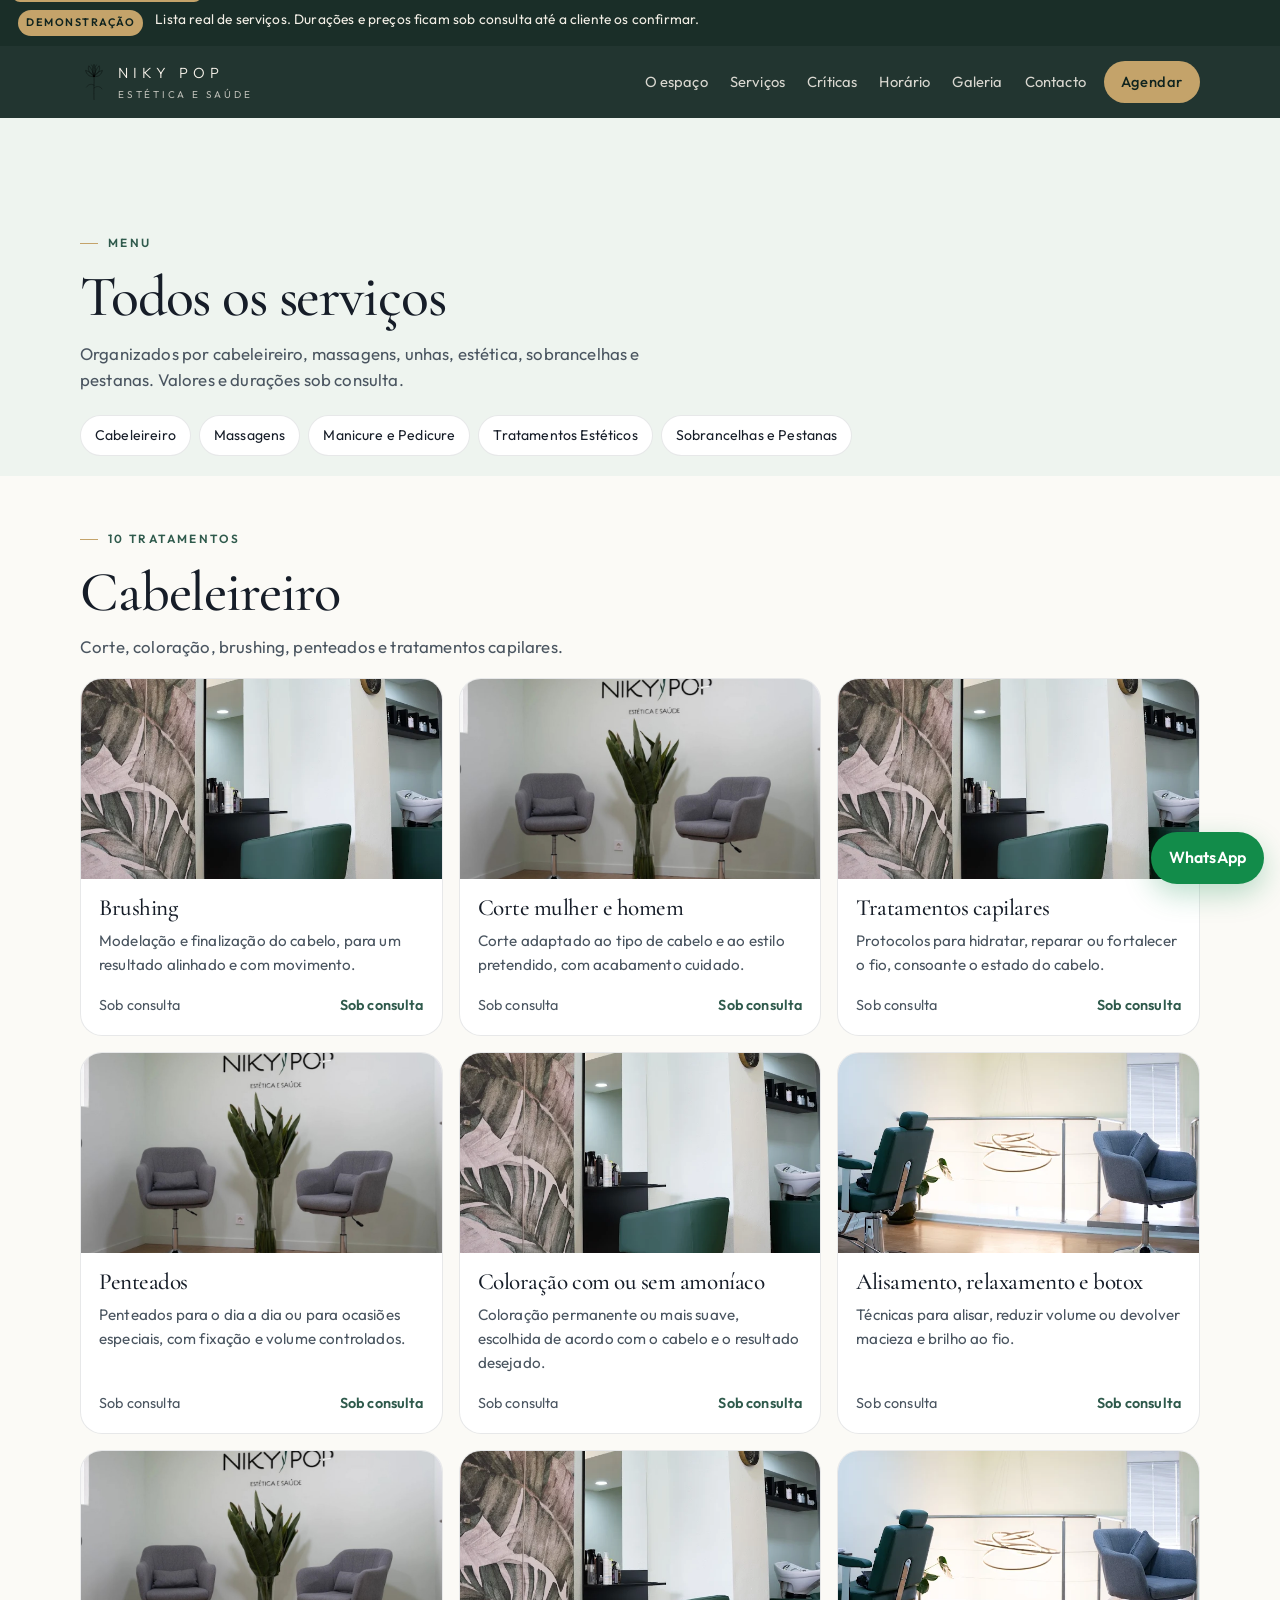
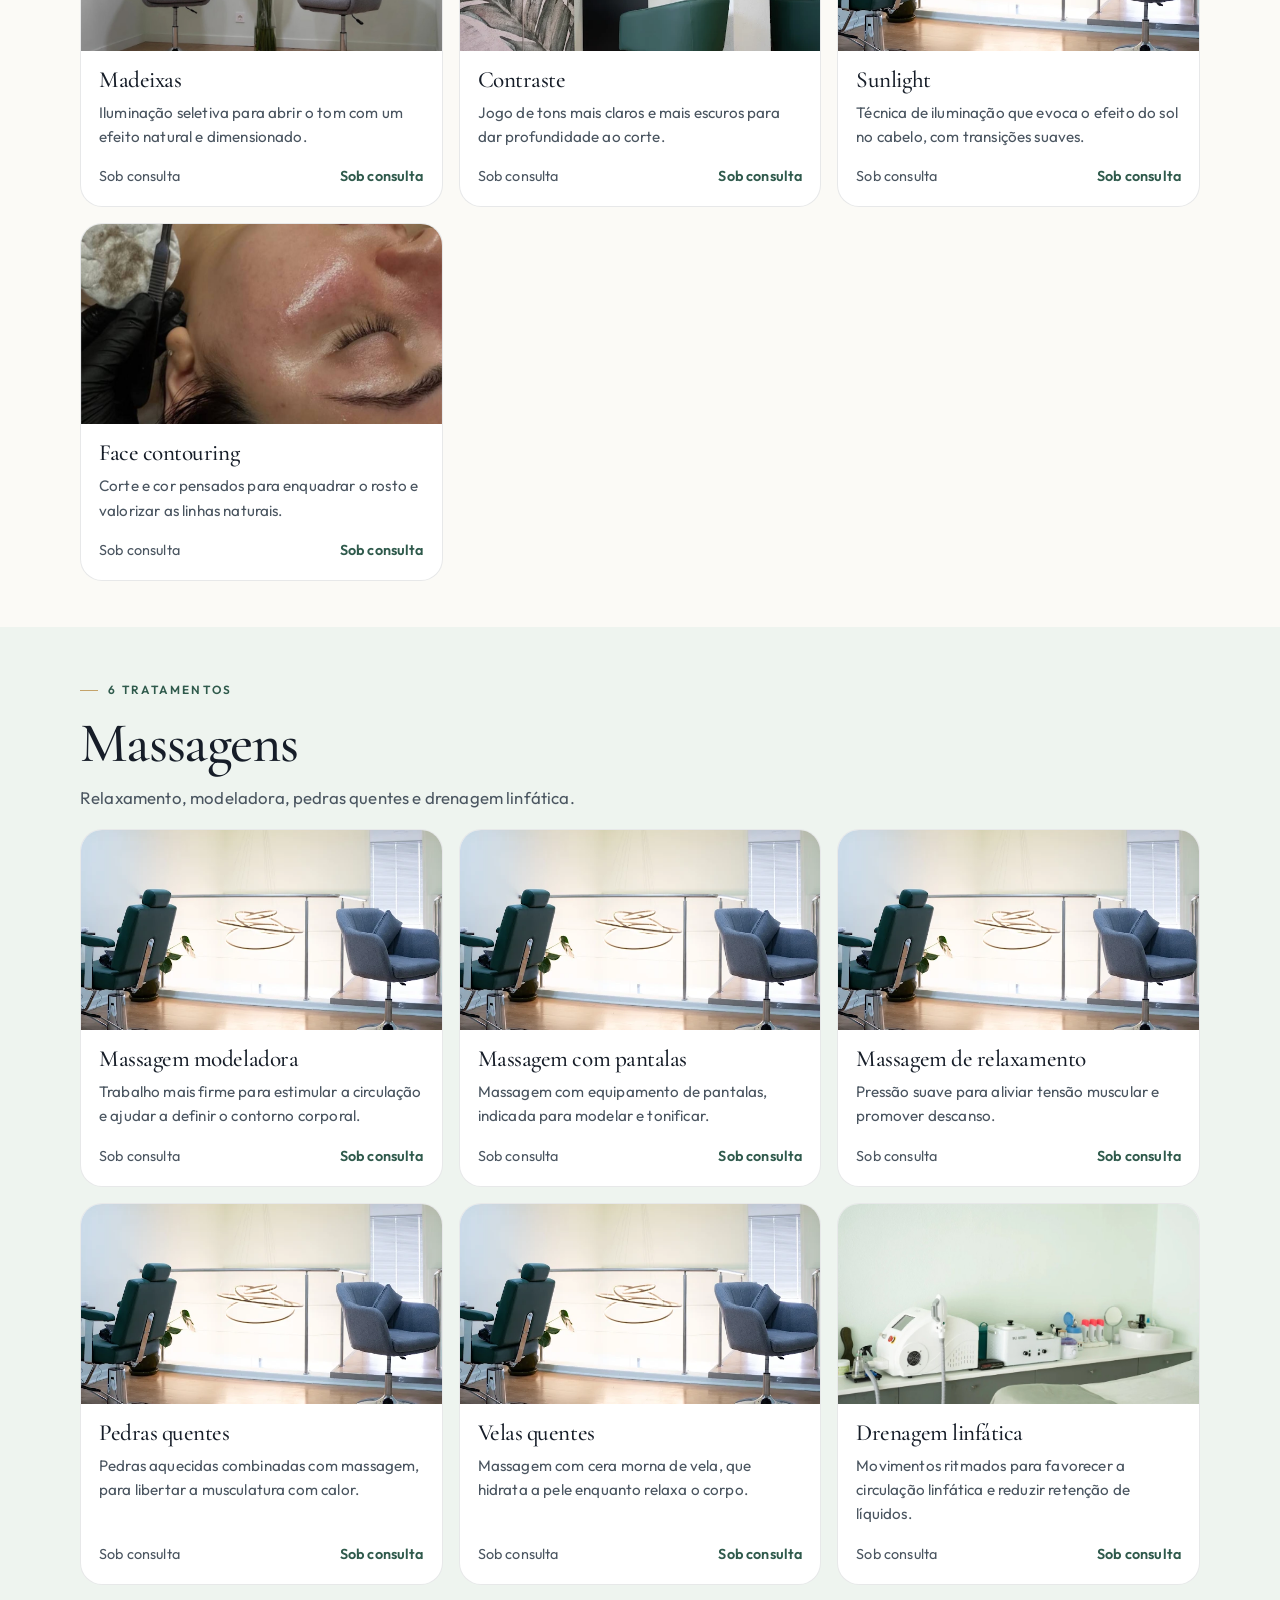
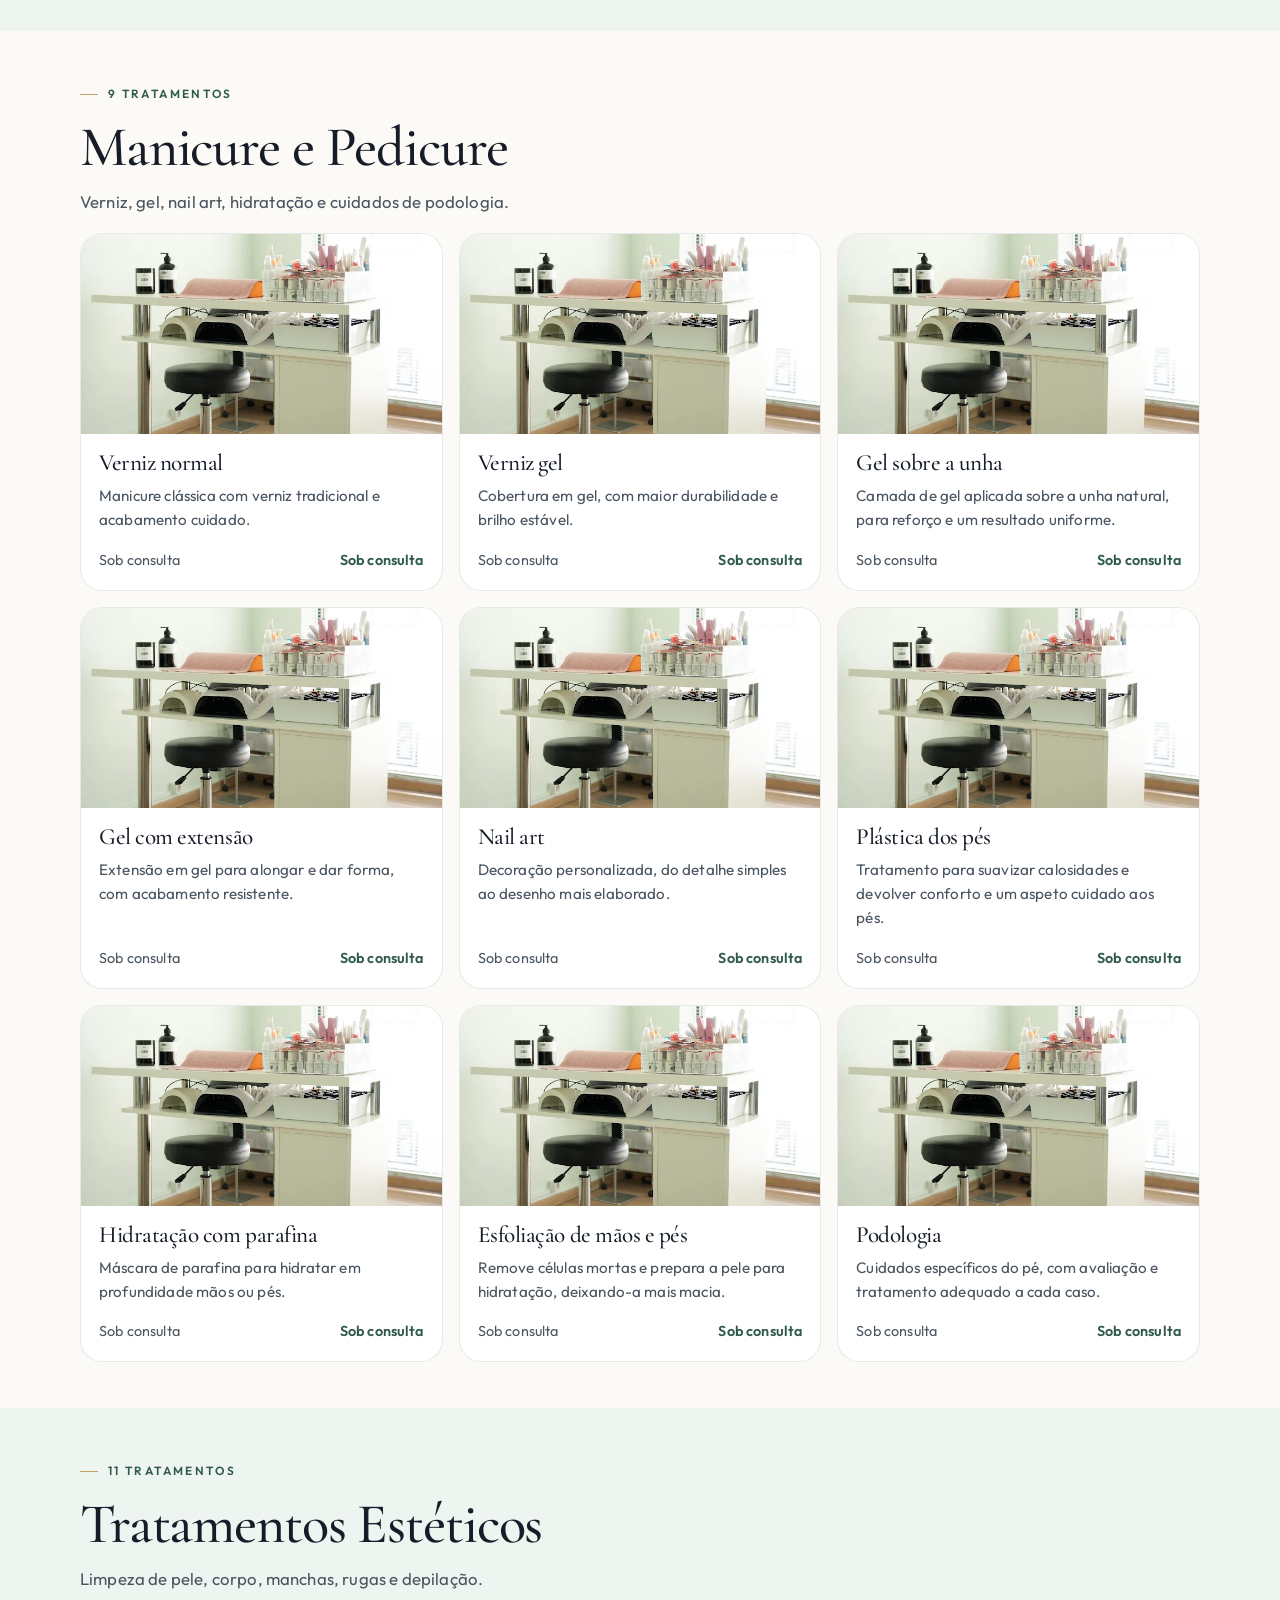
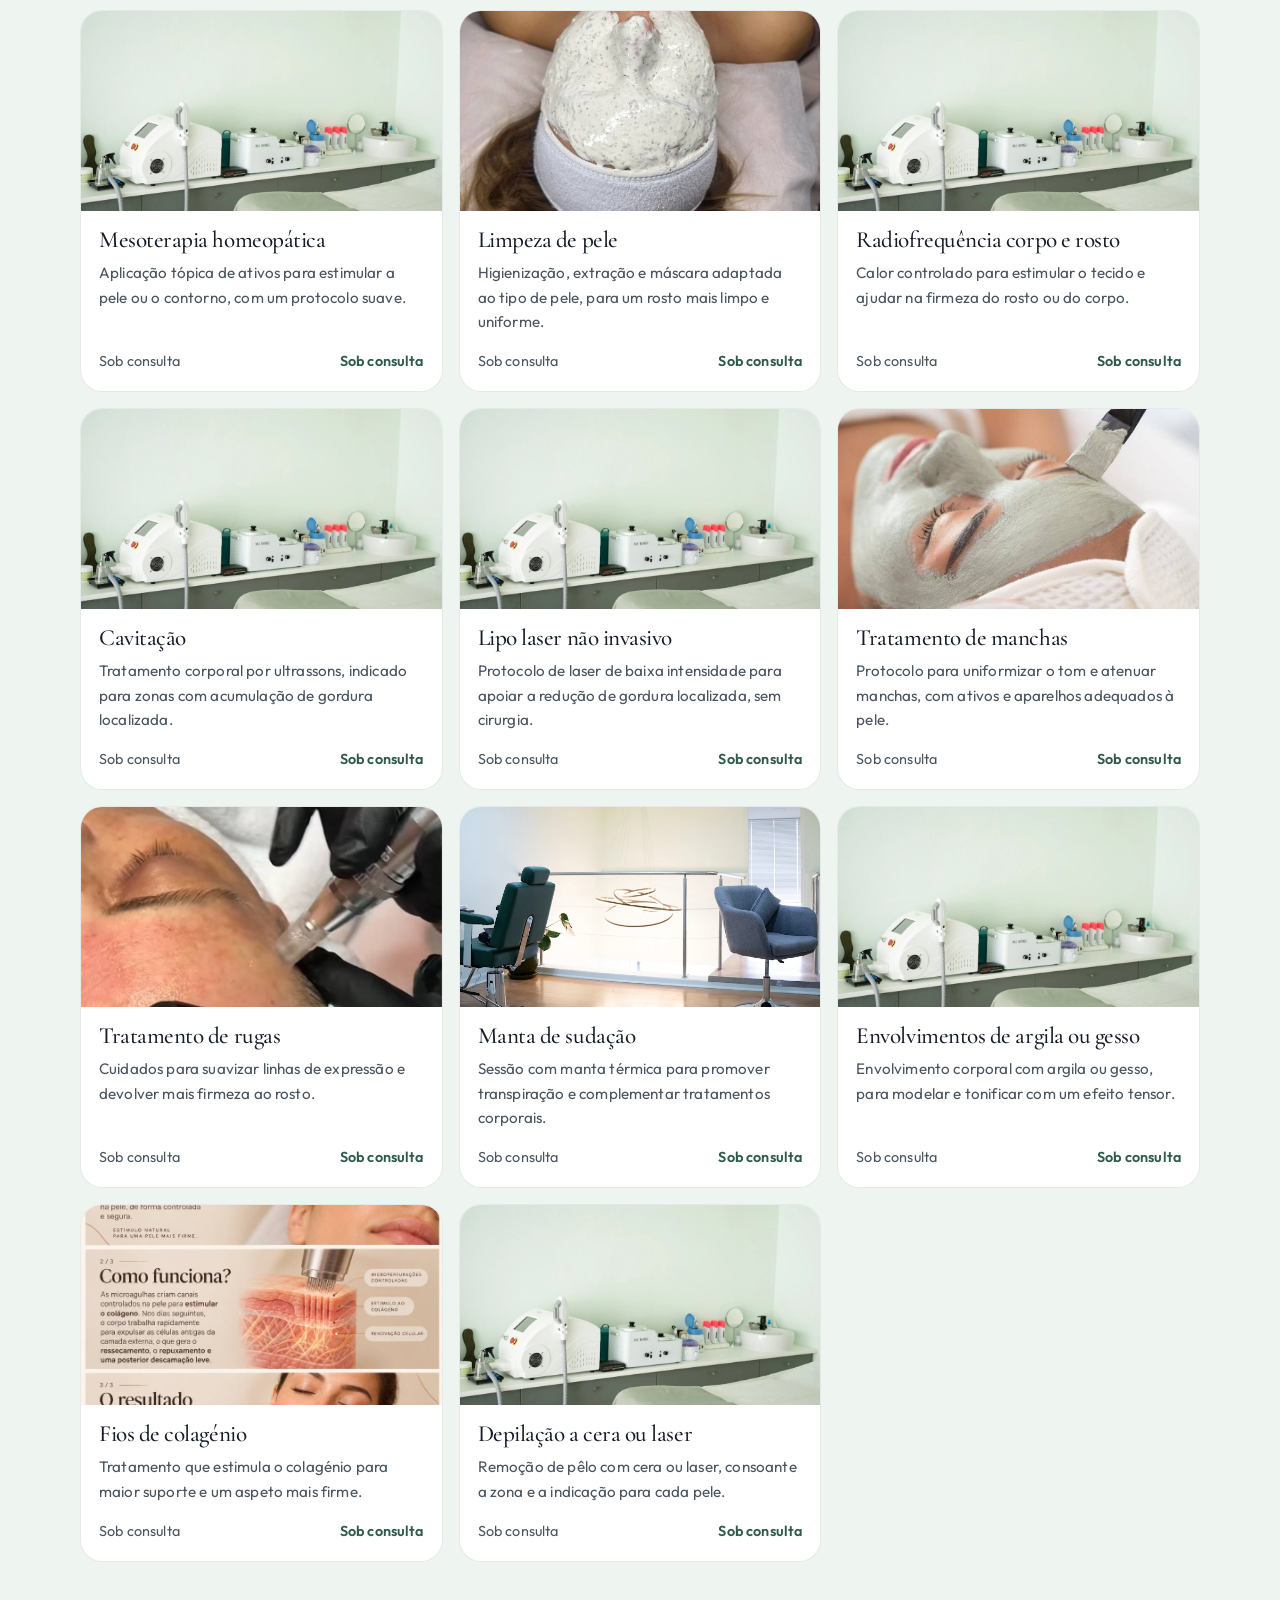
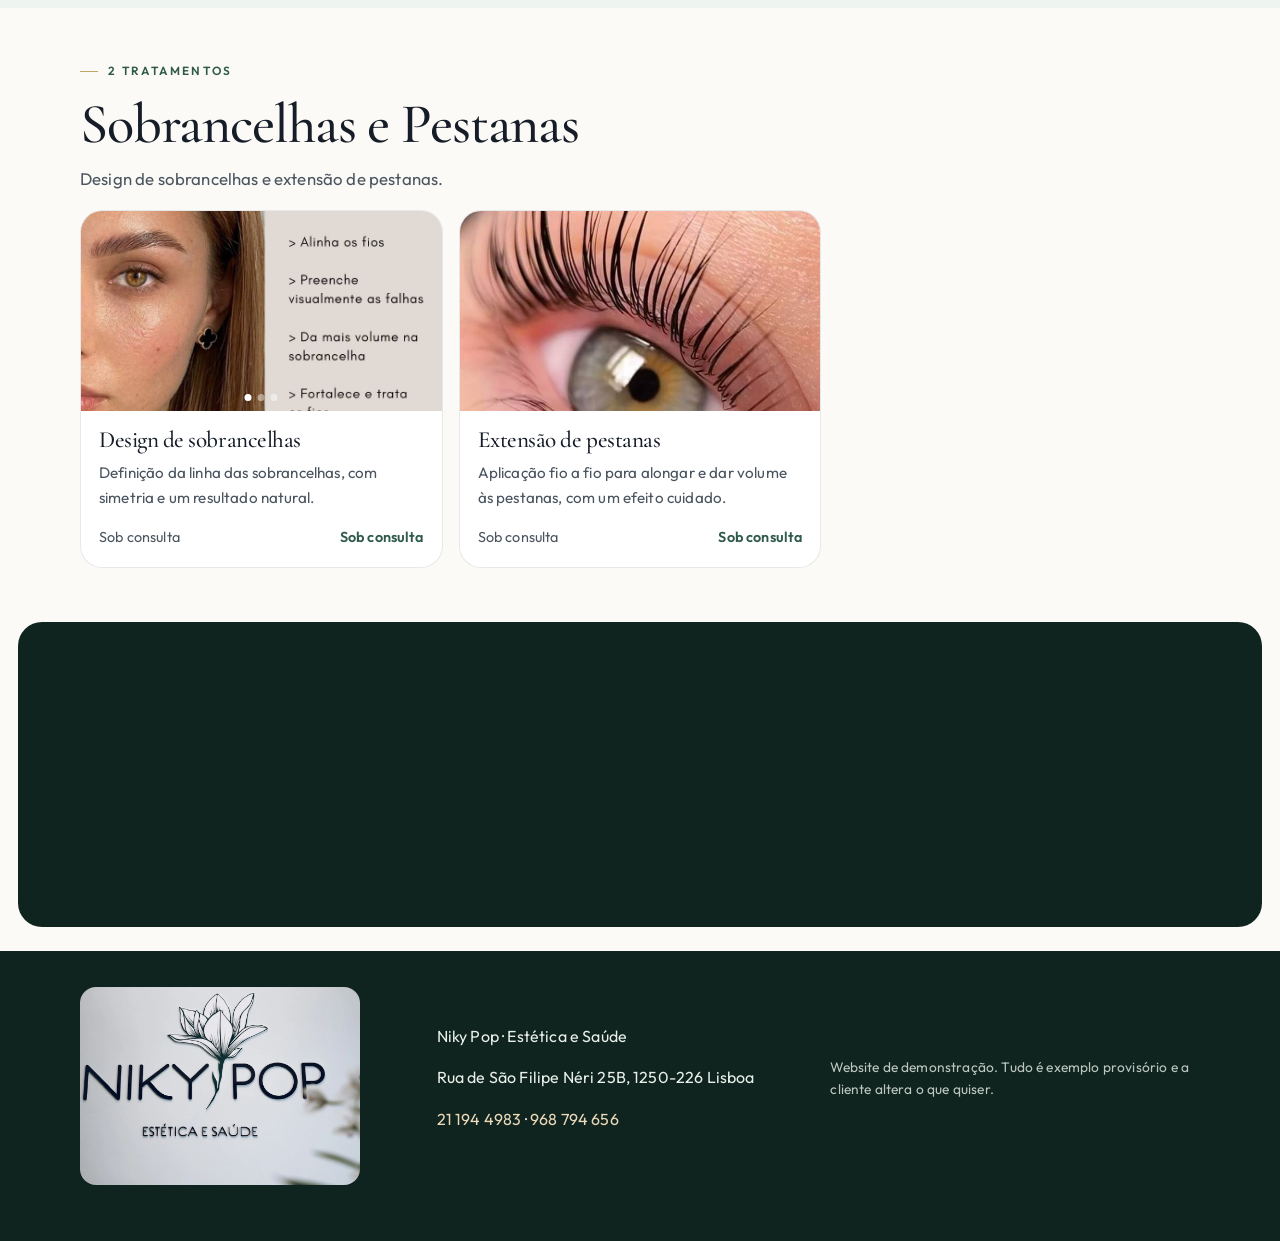
==== servicos.html @ 9049c1d7 "Mostra os serviços reais da Niky Pop, com três destaques e o menu completo por categoria. Co-authore" ====
<!DOCTYPE html>
<html lang="pt-PT">
<head>
  <meta charset="UTF-8">
  <meta name="viewport" content="width=device-width, initial-scale=1, viewport-fit=cover">
  <meta name="theme-color" content="#1e3a32">
  <title>Serviços · Niky Pop · Estética e Saúde</title>
  <meta name="description" content="Menu de serviços da Niky Pop em Lisboa: cabeleireiro, massagens, manicure, tratamentos estéticos, sobrancelhas e pestanas.">
  <link rel="icon" href="assets/images/lily.svg" type="image/svg+xml">
  <link rel="apple-touch-icon" href="assets/images/logo.png">
  <link rel="preconnect" href="https://fonts.googleapis.com">
  <link rel="preconnect" href="https://fonts.gstatic.com" crossorigin>
  <link href="https://fonts.googleapis.com/css2?family=Cormorant+Garamond:ital,wght@0,400;0,500;0,600;1,400;1,500&family=Outfit:wght@300;400;500;600&display=swap" rel="stylesheet">
  <link rel="stylesheet" href="css/style.css?v=10">
</head>
<body>
  <a class="skip-link" href="#conteudo">Saltar para o conteúdo</a>

  <div class="demo-banner" role="status">
    <span class="demo-banner__mark">Demonstração</span>
    <p>Lista real de serviços. Durações e preços ficam sob consulta até a cliente os confirmar.</p>
  </div>

  <header class="header is-solid" id="topo">
    <div class="header__inner">
      <a class="brand" href="index.html" aria-label="Niky Pop início">
        <img src="assets/images/lily.svg" alt="" class="brand__lily" width="28" height="38">
        <span>
          <span class="brand__name">Niky<span class="brand__y"> </span>Pop</span>
          <span class="brand__tag">Estética e Saúde</span>
        </span>
      </a>
      <nav class="nav" id="nav" aria-label="Principal">
        <a href="index.html#espaco">O espaço</a>
        <a href="servicos.html" aria-current="page">Serviços</a>
        <a href="index.html#criticas">Críticas</a>
        <a href="index.html#horarios">Horário</a>
        <a href="index.html#galeria">Galeria</a>
        <a href="index.html#contacto">Contacto</a>
      </nav>
      <a class="btn btn--header" href="index.html#marcar">Agendar</a>
      <button class="nav-toggle" id="navToggle" aria-expanded="false" aria-controls="nav" aria-label="Abrir menu">
        <span></span><span></span><span></span>
      </button>
    </div>
  </header>

  <main id="conteudo">
    <section class="page-hero">
      <div class="wrap">
        <p class="eyebrow">Menu</p>
        <h1>Todos os serviços</h1>
        <p class="lead">Organizados por cabeleireiro, massagens, unhas, estética, sobrancelhas e pestanas. Valores e durações sob consulta.</p>
        <nav class="cat-nav" id="catNav" aria-label="Categorias"></nav>
      </div>
    </section>
    <div id="serviceCatalog"></div>
    <section class="cta-band">
      <div class="wrap reveal">
        <p class="eyebrow">Agenda</p>
        <h2>Marque a sua sessão.</h2>
        <p>Envie uma mensagem no WhatsApp com o tratamento e o horário pretendido.</p>
        <a class="btn btn--gold" href="index.html#marcar">Pedir marcação</a>
      </div>
    </section>
  </main>

  <footer class="footer">
    <div class="wrap footer__grid">
      <div class="footer__brand">
        <img src="assets/images/logo.png" alt="Logótipo Niky Pop Estética e Saúde" width="280" height="180">
      </div>
      <div>
        <p>Niky Pop · Estética e Saúde</p>
        <p>Rua de São Filipe Néri 25B, 1250-226 Lisboa</p>
        <p><a href="tel:+351211944983">21 194 4983</a> · <a href="https://wa.me/351968794656">968 794 656</a></p>
      </div>
      <p class="footer__demo">Website de demonstração. Tudo é exemplo provisório e a cliente altera o que quiser.</p>
    </div>
  </footer>

  <a class="wa-float" href="https://wa.me/351968794656" target="_blank" rel="noopener" aria-label="Abrir WhatsApp">WhatsApp</a>

  <script src="js/servicos-data.js?v=1"></script>
  <script src="js/main.js?v=8" defer></script>
</body>
</html>
---- css/style.css ----
:root {
  --green-deep: #10241f;
  --green: #1c3a32;
  --green-mid: #2f5a4c;
  --sage: #8eae9c;
  --mint: #e6efe8;
  --foam: #eef4ef;
  --cream: #f7f2ea;
  --paper: #fbfaf6;
  --ink: #161d28;
  --ink-soft: #4a5560;
  --gold: #c4a36a;
  --gold-deep: #9a7a42;
  --gold-soft: #ead9b8;
  --line: rgba(22, 29, 40, 0.1);
  --shadow: 0 18px 50px rgba(16, 36, 31, 0.12);
  --radius: 22px;
  --header: 72px;
  --banner: 0px;
  --font-serif: "Cormorant Garamond", "Times New Roman", serif;
  --font-sans: "Outfit", "Segoe UI", sans-serif;
  --ease: cubic-bezier(0.22, 1, 0.36, 1);
}

*,
*::before,
*::after {
  box-sizing: border-box;
}

html {
  scroll-behavior: smooth;
  scroll-padding-top: calc(var(--header) + var(--banner) + 12px);
  overflow-x: clip;
}

body {
  margin: 0;
  color: var(--ink);
  background: var(--paper);
  font-family: var(--font-sans);
  font-weight: 400;
  line-height: 1.6;
  letter-spacing: 0.01em;
  text-rendering: optimizeLegibility;
}

img,
video,
iframe {
  max-width: 100%;
  display: block;
}

img {
  height: auto;
}

a {
  color: inherit;
  text-decoration: none;
}

button,
input,
select,
textarea {
  font: inherit;
  color: inherit;
}

h1,
h2,
h3 {
  font-family: var(--font-serif);
  font-weight: 500;
  line-height: 1.12;
  letter-spacing: -0.02em;
  margin: 0;
}

h2 {
  font-size: clamp(2rem, 4.4vw, 3.6rem);
}

p {
  margin: 0 0 1rem;
}

.skip-link {
  position: absolute;
  left: 12px;
  top: -40px;
  z-index: 80;
  background: var(--gold);
  color: var(--green-deep);
  padding: 8px 12px;
  border-radius: 8px;
}

.skip-link:focus {
  top: 12px;
}

.wrap {
  width: min(1120px, calc(100% - 32px));
  margin-inline: auto;
}

.section {
  padding: clamp(28px, 3.6vw, 48px) 0;
}

.section__head {
  max-width: 560px;
  margin-bottom: 18px;
}

.section__head h2 {
  margin-bottom: 10px;
}

.section__head .lead,
.section__head > p {
  margin: 0 0 12px;
}

.section__head .notice {
  margin: 0;
}

.eyebrow {
  display: inline-flex;
  align-items: center;
  gap: 10px;
  margin-bottom: 12px;
  color: var(--green-mid);
  font-size: 0.74rem;
  font-weight: 600;
  letter-spacing: 0.2em;
  text-transform: uppercase;
}

.eyebrow::before {
  content: "";
  width: 18px;
  height: 1px;
  background: var(--gold);
}

.lead {
  font-size: 1.05rem;
  color: var(--ink-soft);
  max-width: 48ch;
  line-height: 1.55;
}

.notice {
  background: rgba(196, 163, 106, 0.12);
  border: 1px solid rgba(196, 163, 106, 0.35);
  border-radius: 14px;
  padding: 12px 14px;
  font-size: 0.92rem;
  color: #5c4a28;
}

.notice strong {
  color: var(--gold-deep);
}

.btn {
  display: inline-flex;
  align-items: center;
  justify-content: center;
  gap: 8px;
  min-height: 48px;
  padding: 0 22px;
  border: 1px solid transparent;
  border-radius: 999px;
  cursor: pointer;
  font-weight: 500;
  letter-spacing: 0.04em;
  transition: transform 0.35s var(--ease), background 0.35s var(--ease), color 0.35s var(--ease), border-color 0.35s var(--ease);
}

.btn:hover {
  transform: translateY(-2px);
}

.btn--gold {
  background: var(--gold);
  color: var(--green-deep);
}

.btn--gold:hover {
  background: var(--gold-soft);
}

.btn--ghost {
  border-color: rgba(255, 255, 255, 0.45);
  color: #fff;
  background: rgba(255, 255, 255, 0.06);
  backdrop-filter: blur(8px);
}

.btn--ghost:hover {
  background: rgba(255, 255, 255, 0.16);
}

.btn--header {
  background: var(--gold);
  color: var(--green-deep);
  min-height: 42px;
  padding: 0 16px;
  font-size: 0.92rem;
}

.btn--full {
  width: 100%;
}

.demo-banner {
  position: relative;
  z-index: 40;
  display: flex;
  gap: 12px;
  align-items: flex-start;
  flex-wrap: wrap;
  padding: 10px 18px;
  background: #1a2e28;
  color: #f3efe6;
  font-size: 0.86rem;
  line-height: 1.45;
}

.demo-banner p {
  margin: 0;
}

.demo-banner__mark {
  flex: none;
  background: var(--gold);
  color: var(--green-deep);
  font-size: 0.68rem;
  font-weight: 600;
  letter-spacing: 0.14em;
  text-transform: uppercase;
  padding: 5px 8px;
  border-radius: 999px;
}

.header {
  position: sticky;
  top: 0;
  z-index: 30;
  background: rgba(16, 36, 31, 0.92);
  backdrop-filter: blur(14px);
  transition: background 0.4s var(--ease), box-shadow 0.4s var(--ease);
  animation: slideDown 0.7s var(--ease) both;
}

.header.is-solid {
  background: rgba(16, 36, 31, 0.92);
  backdrop-filter: blur(16px);
  box-shadow: 0 8px 30px rgba(0, 0, 0, 0.18);
}

.header__inner {
  width: min(1120px, calc(100% - 24px));
  margin: 0 auto;
  min-height: var(--header);
  display: flex;
  align-items: center;
  gap: 18px;
}

.brand {
  display: flex;
  align-items: center;
  gap: 10px;
  color: #f7f2ea;
}

.brand__lily {
  color: var(--gold-soft);
}

.brand__name {
  display: block;
  font-family: var(--font-sans);
  font-weight: 300;
  letter-spacing: 0.34em;
  text-transform: uppercase;
  font-size: 0.92rem;
}

.brand__tag {
  display: block;
  font-size: 0.62rem;
  letter-spacing: 0.28em;
  text-transform: uppercase;
  opacity: 0.72;
  margin-top: 2px;
}

.nav {
  margin-left: auto;
  display: flex;
  gap: 22px;
}

.nav a {
  color: rgba(247, 242, 234, 0.86);
  font-size: 0.92rem;
  position: relative;
}

.nav a::after {
  content: "";
  position: absolute;
  left: 0;
  bottom: -6px;
  width: 100%;
  height: 1px;
  background: var(--gold);
  transform: scaleX(0);
  transform-origin: left;
  transition: transform 0.35s var(--ease);
}

.nav a:hover::after {
  transform: scaleX(1);
}

.nav-toggle {
  display: none;
  width: 44px;
  height: 44px;
  margin-left: auto;
  border: 0;
  background: transparent;
  padding: 10px;
}

.nav-toggle span {
  display: block;
  height: 1.5px;
  margin: 6px 0;
  background: #f7f2ea;
  transition: transform 0.3s var(--ease), opacity 0.3s;
}

.header.is-open .nav-toggle span:nth-child(1) {
  transform: translateY(7.5px) rotate(45deg);
}

.header.is-open .nav-toggle span:nth-child(2) {
  opacity: 0;
}

.header.is-open .nav-toggle span:nth-child(3) {
  transform: translateY(-7.5px) rotate(-45deg);
}

.hero {
  position: relative;
  min-height: 100vh;
  display: grid;
  align-items: end;
  color: #f8f4ee;
  overflow: hidden;
  margin-top: calc(var(--header) * -1);
  padding: calc(var(--header) + 48px) 0 64px;
}

.hero__media,
.hero__media video,
.hero__fallback {
  position: absolute;
  inset: 0;
  width: 100%;
  height: 100%;
  object-fit: cover;
}

.hero__fallback {
  background:
    linear-gradient(180deg, rgba(16, 36, 31, 0.2), rgba(16, 36, 31, 0.55)),
    url("../assets/video/poster.jpg") center/cover no-repeat;
}

.hero__media video {
  transform: scale(1.06);
  animation: drift 28s var(--ease) infinite alternate;
}

.hero__veil {
  position: absolute;
  inset: 0;
  background:
    radial-gradient(ellipse at 30% 20%, rgba(196, 163, 106, 0.18), transparent 45%),
    linear-gradient(180deg, rgba(16, 36, 31, 0.35) 0%, rgba(16, 36, 31, 0.55) 48%, rgba(16, 36, 31, 0.78) 100%);
}

.hero__copy {
  position: relative;
  z-index: 2;
  text-align: left;
  padding: 0 0 12px;
}

.hero__copy > * {
  animation: riseIn 0.9s var(--ease) both;
}

.hero__copy > *:nth-child(1) { animation-delay: 0.12s; }
.hero__copy > *:nth-child(2) { animation-delay: 0.28s; }
.hero__copy > *:nth-child(3) { animation-delay: 0.42s; }
.hero__copy > *:nth-child(4) { animation-delay: 0.56s; }
.hero__copy > *:nth-child(5) { animation-delay: 0.7s; }

.hero .eyebrow {
  color: var(--gold-soft);
}

.hero .eyebrow::before {
  background: var(--gold-soft);
}

.hero h1 {
  max-width: 13ch;
  margin: 10px 0 18px;
  font-size: clamp(2.4rem, 7vw, 5.6rem);
  text-shadow: 0 10px 36px rgba(0, 0, 0, 0.28);
}

.hero__lead {
  margin: 0 0 8px;
  max-width: 42ch;
  color: rgba(247, 242, 234, 0.9);
  font-size: 1.08rem;
}

.hero__actions {
  display: flex;
  justify-content: flex-start;
  gap: 12px;
  flex-wrap: wrap;
  margin-top: 28px;
}

.hero__chip {
  margin-top: 20px;
  display: inline-flex;
  padding: 8px 14px;
  border: 1px solid rgba(255, 247, 242, 0.22);
  border-radius: 999px;
  color: #f0e4d8;
  font-size: 0.9rem;
}

.split {
  display: grid;
  grid-template-columns: 1.05fr 0.95fr;
  gap: 28px;
  align-items: stretch;
}

.space {
  background:
    radial-gradient(circle at 90% 10%, rgba(196, 163, 106, 0.12), transparent 30%),
    var(--foam);
}

.space__copy h2 {
  margin-bottom: 12px;
}

.space__copy p {
  margin: 0 0 12px;
  color: var(--ink-soft);
  max-width: 46ch;
}

.space__photo {
  margin: 0;
  position: relative;
  min-height: 100%;
}

.space__photo img {
  position: absolute;
  inset: 0;
  width: 100%;
  height: 100%;
  border-radius: var(--radius);
  box-shadow: var(--shadow);
  object-fit: cover;
  object-position: center 18%;
}

.space__photo figcaption {
  position: absolute;
  left: 16px;
  bottom: 16px;
  background: rgba(16, 36, 31, 0.78);
  color: #f7f2ea;
  padding: 6px 12px;
  border-radius: 999px;
  font-size: 0.78rem;
  letter-spacing: 0.08em;
}

.facts {
  list-style: none;
  padding: 0;
  margin: 20px 0 0;
  display: grid;
  gap: 12px;
}

.facts li {
  padding-left: 16px;
  border-left: 2px solid var(--gold);
}

.facts span {
  display: block;
  font-size: 0.72rem;
  letter-spacing: 0.16em;
  text-transform: uppercase;
  color: var(--green-mid);
  margin-bottom: 4px;
}

.services {
  background: var(--paper);
  padding-bottom: clamp(20px, 2.4vw, 32px);
}

.featured-grid,
.service-grid {
  display: grid;
  grid-template-columns: repeat(3, 1fr);
  gap: 16px;
}

.featured-grid {
  grid-template-columns: repeat(2, 1fr);
}

@media (min-width: 981px) {
  .featured-grid {
    grid-template-columns: repeat(4, 1fr);
  }
}

.see-all-card {
  display: flex;
  flex-direction: column;
  justify-content: flex-end;
  min-height: 100%;
  padding: 22px 22px 24px;
  border-radius: 22px;
  background: var(--green-deep);
  color: #f7f2ea;
  box-shadow: var(--shadow);
}

.see-all-card .eyebrow {
  color: var(--gold-soft);
}

.see-all-card .eyebrow::before {
  background: var(--gold-soft);
}

.see-all-card h3 {
  font-size: clamp(1.8rem, 3vw, 2.3rem);
  margin: 8px 0 10px;
}

.see-all-card p {
  color: #d8e4dc;
  margin: 0 0 18px;
}

.see-all-card span {
  font-size: 0.86rem;
  letter-spacing: 0.08em;
  text-transform: uppercase;
  color: var(--gold-soft);
}

.service-card--link {
  color: inherit;
  cursor: pointer;
}

.page-hero {
  padding: calc(var(--header) + 36px) 0 20px;
  background: var(--foam);
}

.page-hero h1 {
  font-size: clamp(2.2rem, 5vw, 3.6rem);
  margin-bottom: 12px;
}

.page-hero .lead {
  max-width: 52ch;
  color: var(--ink-soft);
}

.cat-nav {
  display: flex;
  flex-wrap: wrap;
  gap: 8px;
  margin-top: 22px;
}

.cat-nav a {
  padding: 8px 14px;
  border-radius: 999px;
  border: 1px solid var(--line);
  background: #fff;
  font-size: 0.88rem;
}

.cat-nav a:hover,
.cat-nav a[aria-current="page"] {
  background: var(--green);
  color: #fff;
  border-color: var(--green);
}

.cat-block {
  padding: clamp(28px, 3.6vw, 48px) 0;
}

.cat-block:nth-child(even) {
  background: var(--foam);
}

.cat-block .section__head {
  max-width: 560px;
}

.service-card {
  background: #fff;
  border: 1px solid var(--line);
  border-radius: 22px;
  overflow: hidden;
  display: flex;
  flex-direction: column;
  min-height: 100%;
  padding: 0;
  transition: transform 0.25s ease, box-shadow 0.25s ease;
  opacity: 0;
  transform: translateY(16px);
  animation: riseIn 0.45s var(--ease) forwards;
}

.service-card:nth-child(1) { animation-delay: 0.04s; }
.service-card:nth-child(2) { animation-delay: 0.08s; }
.service-card:nth-child(3) { animation-delay: 0.12s; }
.service-card:nth-child(4) { animation-delay: 0.16s; }
.service-card:nth-child(5) { animation-delay: 0.2s; }
.service-card:nth-child(6) { animation-delay: 0.24s; }
.service-card:nth-child(7) { animation-delay: 0.28s; }
.service-card:nth-child(8) { animation-delay: 0.32s; }
.service-card:nth-child(9) { animation-delay: 0.36s; }

.service-card:hover {
  transform: translateY(-6px);
  box-shadow: var(--shadow);
}

.service-card:hover .service-card__media > img,
.service-card:hover .fair img.is-on {
  transform: scale(1.06);
}

.service-card__media {
  position: relative;
  height: 200px;
  overflow: hidden;
  background: var(--mint);
}

.service-card__media > img {
  width: 100%;
  height: 100%;
  object-fit: cover;
  transition: transform 0.5s ease;
}

.fair {
  position: absolute;
  inset: 0;
}

.fair img {
  position: absolute;
  inset: 0;
  width: 100%;
  height: 100%;
  object-fit: cover;
  opacity: 0;
  transform: translateX(14%);
  transition: opacity 0.7s var(--ease), transform 0.7s var(--ease);
}

.fair img.is-on {
  opacity: 1;
  transform: none;
  z-index: 1;
}

.fair__dots {
  position: absolute;
  left: 50%;
  bottom: 10px;
  transform: translateX(-50%);
  display: flex;
  gap: 6px;
  z-index: 2;
}

.fair__dots button {
  width: 7px;
  height: 7px;
  padding: 0;
  border: 0;
  border-radius: 50%;
  background: rgba(255, 255, 255, 0.45);
  cursor: pointer;
}

.fair__dots button.is-on {
  background: #fff;
}

.service-card__body {
  padding: 16px 18px 18px;
  display: flex;
  flex-direction: column;
  flex: 1;
}

.service-card h3 {
  font-size: 1.45rem;
}

.service-card p {
  color: var(--ink-soft);
  font-size: 0.95rem;
  flex: 1;
  margin: 8px 0 0;
}

.service-card__meta {
  display: flex;
  justify-content: space-between;
  align-items: center;
  gap: 8px;
  margin-top: 16px;
  font-size: 0.9rem;
  color: var(--ink-soft);
}

.price {
  color: var(--green-mid);
  font-weight: 600;
  white-space: nowrap;
}

.chip {
  font-size: 0.65rem;
  letter-spacing: 0.12em;
  text-transform: uppercase;
  color: var(--gold-deep);
}

.reviews {
  background: var(--foam);
  padding-top: clamp(24px, 3vw, 40px);
}

.review-track {
  display: grid;
  grid-template-columns: repeat(3, 1fr);
  gap: 16px;
}

.review-card {
  background: #fff;
  border: 1px solid var(--line);
  border-radius: 20px;
  padding: 22px;
  display: grid;
  gap: 12px;
}

.stars {
  color: var(--gold-deep);
  letter-spacing: 0.08em;
}

.review-card p {
  color: var(--ink-soft);
  font-size: 1rem;
  line-height: 1.55;
  margin: 0;
}

.review-card footer {
  display: flex;
  justify-content: space-between;
  font-size: 0.9rem;
}

.review-card strong {
  font-size: 0.95rem;
}

.hours {
  background: var(--cream);
  overflow: visible;
}

.hours__layout {
  display: grid;
  grid-template-columns: 1fr;
  gap: 22px;
}

.status-pill {
  display: inline-flex;
  align-items: center;
  gap: 8px;
  margin: 8px 0 16px;
  padding: 8px 14px;
  border-radius: 999px;
  background: #fff;
  border: 1px solid var(--line);
  font-size: 0.9rem;
}

.status-pill.is-open {
  border-color: rgba(47, 90, 76, 0.3);
  color: var(--green-mid);
}

.status-pill.is-closed {
  color: #8a4b43;
}

.bloom {
  position: relative;
  display: grid;
  grid-template-columns: repeat(7, minmax(0, 1fr));
  gap: 8px;
  align-items: stretch;
}

.bloom__heart {
  grid-column: 1 / -1;
  display: flex;
  align-items: center;
  gap: 12px;
  text-align: left;
  background: #fff;
  border-radius: 18px;
  box-shadow: var(--shadow);
  color: var(--green);
  padding: 14px 16px;
  margin-bottom: 4px;
}

.bloom__heart svg {
  width: 36px;
  height: 48px;
  color: var(--green-mid);
  flex: none;
}

.bloom__heart strong {
  display: block;
  font-size: 0.72rem;
  letter-spacing: 0.16em;
  text-transform: uppercase;
}

.petal {
  padding: 16px 8px 18px;
  border-radius: 999px 999px 22px 22px;
  background: #fff;
  text-align: center;
  box-shadow: 0 10px 24px rgba(16, 36, 31, 0.08);
  border: 1px solid transparent;
  min-height: 96px;
  display: flex;
  flex-direction: column;
  justify-content: center;
  transition: transform 0.35s var(--ease), background 0.35s var(--ease);
}

.petal b {
  display: block;
  font-size: 0.78rem;
  letter-spacing: 0.12em;
  text-transform: uppercase;
}

.petal span {
  font-size: 0.82rem;
  color: var(--ink-soft);
}

.petal.is-today {
  background: var(--green);
  color: #fff;
  border-color: var(--gold);
  transform: translateY(-6px);
}

.petal.is-today span {
  color: var(--gold-soft);
}

.petal.is-closed {
  opacity: 0.62;
}

.gallery-section {
  background: var(--paper);
}

.gallery-card {
  position: relative;
  width: 100%;
  border: 0;
  padding: 0;
  border-radius: 28px;
  overflow: hidden;
  cursor: pointer;
  box-shadow: var(--shadow);
  background: var(--green-deep);
}

.gallery-card img {
  width: 100%;
  height: min(38vh, 340px);
  object-fit: cover;
  transform: scale(1.04);
  transition: transform 1.1s var(--ease);
}

.gallery-card:hover img {
  transform: scale(1.1);
}

.gallery-card__veil {
  position: absolute;
  inset: 0;
  background: linear-gradient(180deg, transparent 30%, rgba(16, 36, 31, 0.78));
}

.gallery-card__body {
  position: absolute;
  left: 24px;
  bottom: 24px;
  color: #fff;
  text-align: left;
}

.gallery-card__kicker,
.gallery-card__hint {
  display: block;
  letter-spacing: 0.18em;
  text-transform: uppercase;
  font-size: 0.72rem;
  opacity: 0.8;
}

.gallery-card__title {
  display: block;
  font-family: var(--font-serif);
  font-size: clamp(2rem, 5vw, 3.4rem);
  margin: 4px 0 6px;
}

.thumbs {
  position: absolute;
  right: 18px;
  bottom: 18px;
  display: flex;
  gap: 8px;
}

.thumbs img {
  width: 54px;
  height: 54px;
  border-radius: 10px;
  border: 2px solid rgba(255, 255, 255, 0.7);
  object-fit: cover;
}

.contact {
  background: var(--foam);
}

.contact__grid {
  display: grid;
  grid-template-columns: 1fr 1fr;
  gap: 28px;
  align-items: start;
}

.vcard {
  font-style: normal;
  margin: 12px 0;
}

.vcard a {
  text-decoration: underline;
  text-underline-offset: 3px;
}

.book-form {
  background: #fff;
  border-radius: 24px;
  padding: 24px;
  box-shadow: var(--shadow);
  display: grid;
  gap: 14px;
}

.book-form label {
  display: grid;
  gap: 6px;
  font-size: 0.86rem;
  letter-spacing: 0.04em;
}

.book-form input,
.book-form select,
.book-form textarea {
  width: 100%;
  border: 1px solid var(--line);
  border-radius: 12px;
  padding: 12px 12px;
  background: var(--paper);
}

.book-form input:focus,
.book-form select:focus,
.book-form textarea:focus {
  outline: 2px solid var(--gold);
  border-color: transparent;
}

.form-note {
  margin: 0;
  font-size: 0.82rem;
  color: var(--ink-soft);
  text-align: center;
}

.map-wrap {
  margin-top: 24px;
  border-radius: 24px;
  overflow: hidden;
  min-height: 240px;
  box-shadow: var(--shadow);
}

.map-wrap iframe {
  width: 100%;
  height: 260px;
  border: 0;
}

.footer {
  background: var(--green-deep);
  color: #e8efe9;
  padding: 36px 0 56px;
}

.footer__grid {
  display: grid;
  grid-template-columns: 0.9fr 1fr 1fr;
  gap: 24px;
  align-items: center;
}

.footer__brand img {
  width: min(280px, 100%);
  border-radius: 16px;
  background: #fff;
}

.footer a {
  color: var(--gold-soft);
}

.footer__demo {
  font-size: 0.86rem;
  opacity: 0.8;
}

.cta-band {
  margin: 8px 18px 24px;
  padding: 32px 24px;
  border-radius: 24px;
  background: var(--green-deep);
  color: #f7f2ea;
  text-align: center;
}

.cta-band .eyebrow {
  color: var(--gold-soft);
}

.cta-band .eyebrow::before {
  background: var(--gold-soft);
}

.cta-band p {
  margin: 10px auto 20px;
  max-width: 42ch;
  color: #d8e4dc;
}

.wa-float {
  position: fixed;
  right: max(16px, env(safe-area-inset-right));
  bottom: max(16px, env(safe-area-inset-bottom));
  z-index: 25;
  min-height: 52px;
  padding: 0 18px;
  border-radius: 999px;
  display: inline-flex;
  align-items: center;
  justify-content: center;
  background: #128c4a;
  color: #fff;
  font-weight: 600;
  box-shadow: 0 10px 28px rgba(18, 140, 74, 0.28);
  animation: floatIn 0.8s 1s ease both, pulseWa 2.8s 2s ease-in-out infinite;
}

.lightbox {
  width: min(960px, calc(100% - 20px));
  max-height: calc(100vh - 24px);
  border: 0;
  padding: 0;
  background: transparent;
  overflow: visible;
}

.lightbox::backdrop {
  background: rgba(10, 16, 14, 0.82);
  backdrop-filter: blur(8px);
}

.lightbox figure {
  margin: 0;
  background: #0f1c18;
  border-radius: 18px;
  overflow: hidden;
}

.lightbox img {
  width: 100%;
  max-height: 72vh;
  object-fit: contain;
  background: #0f1c18;
}

.lightbox figcaption {
  color: #f7f2ea;
  padding: 12px 16px 16px;
  text-align: center;
}

.lightbox__close,
.lightbox__nav {
  position: absolute;
  border: 0;
  background: rgba(255, 255, 255, 0.12);
  color: #fff;
  cursor: pointer;
}

.lightbox__close {
  top: -8px;
  right: -8px;
  width: 42px;
  height: 42px;
  border-radius: 50%;
  font-size: 1.6rem;
}

.lightbox__nav {
  top: 42%;
  width: 44px;
  height: 44px;
  border-radius: 50%;
  font-size: 1.8rem;
}

.lightbox__nav.prev {
  left: -8px;
}

.lightbox__nav.next {
  right: -8px;
}

.lightbox__dots {
  display: flex;
  justify-content: center;
  gap: 8px;
  margin-top: 12px;
}

.lightbox__dots button {
  width: 9px;
  height: 9px;
  border-radius: 50%;
  border: 0;
  background: rgba(255, 255, 255, 0.35);
  padding: 0;
  cursor: pointer;
}

.lightbox__dots button.is-active {
  background: var(--gold);
}

.reveal {
  opacity: 0;
  transform: translateY(16px);
  transition: opacity 0.5s var(--ease), transform 0.5s var(--ease);
}

.reveal.is-in {
  opacity: 1;
  transform: none;
}

@keyframes riseIn {
  from {
    opacity: 0;
    transform: translateY(24px);
  }
  to {
    opacity: 1;
    transform: none;
  }
}

@keyframes slideDown {
  from { transform: translateY(-100%); }
  to { transform: none; }
}

@keyframes drift {
  to {
    transform: scale(1.14) translate3d(-2%, -1%, 0);
  }
}

@keyframes floatIn {
  from { opacity: 0; transform: translateY(16px); }
  to { opacity: 1; transform: none; }
}

@keyframes pulseWa {
  0%, 100% { box-shadow: 0 10px 28px rgba(18, 140, 74, 0.28); }
  50% { box-shadow: 0 10px 28px rgba(18, 140, 74, 0.5), 0 0 0 10px rgba(18, 140, 74, 0.12); }
}

@media (max-width: 980px) {
  .split,
  .contact__grid,
  .footer__grid,
  .service-grid,
  .featured-grid,
  .review-track {
    grid-template-columns: 1fr 1fr;
  }

  .nav {
    display: none;
  }

  .header.is-open .nav {
    display: flex;
    flex-direction: column;
    position: absolute;
    inset: var(--header) 12px auto;
    background: #10241f;
    padding: 18px;
    border-radius: 16px;
    gap: 14px;
    z-index: 40;
    box-shadow: 0 18px 40px rgba(0, 0, 0, 0.28);
  }

  .nav-toggle {
    display: block;
  }

  .btn--header {
    margin-left: auto;
  }
}

@media (max-width: 900px) {
  .bloom {
    grid-template-columns: repeat(2, 1fr);
  }
  .petal.is-today {
    grid-column: 1 / -1;
  }
}

@media (max-width: 760px) {
  .split,
  .hours__layout,
  .contact__grid,
  .footer__grid,
  .service-grid,
  .featured-grid,
  .review-track {
    grid-template-columns: 1fr;
  }

  .demo-banner {
    flex-direction: column;
    gap: 6px;
  }

  .section {
    padding: 28px 0;
  }

  .space__photo {
    min-height: 280px;
  }

  .hero {
    min-height: 92vh;
    padding-bottom: 48px;
  }

  .hero h1 {
    font-size: clamp(2.2rem, 11vw, 3.4rem);
  }

  .hero__actions {
    width: 100%;
  }

  .hero__actions .btn {
    flex: 1 1 160px;
  }

  .service-card__media {
    height: 180px;
  }

  .cta-band {
    margin: 0 12px 24px;
    padding: 32px 18px;
  }

  .bloom {
    grid-template-columns: 1fr;
  }

  .bloom__heart,
  .petal {
    min-height: 0;
    border-radius: 16px;
    flex-direction: row;
    justify-content: space-between;
    padding: 12px 16px;
  }

  .bloom__heart {
    inset: auto;
    padding: 16px;
    display: flex;
    gap: 10px;
    justify-content: flex-start;
    text-align: left;
  }

  .thumbs {
    display: none;
  }

  .lightbox__nav.prev {
    left: 6px;
  }

  .lightbox__nav.next {
    right: 6px;
  }
}

@media (prefers-reduced-motion: reduce) {
  html {
    scroll-behavior: auto;
  }

  .reveal,
  .reveal.is-in,
  .service-card,
  .hero__copy > *,
  .hero__media video,
  .wa-float,
  .gallery-card img,
  .service-card__media > img {
    animation: none !important;
    transition: none !important;
    transform: none;
    opacity: 1;
  }
}
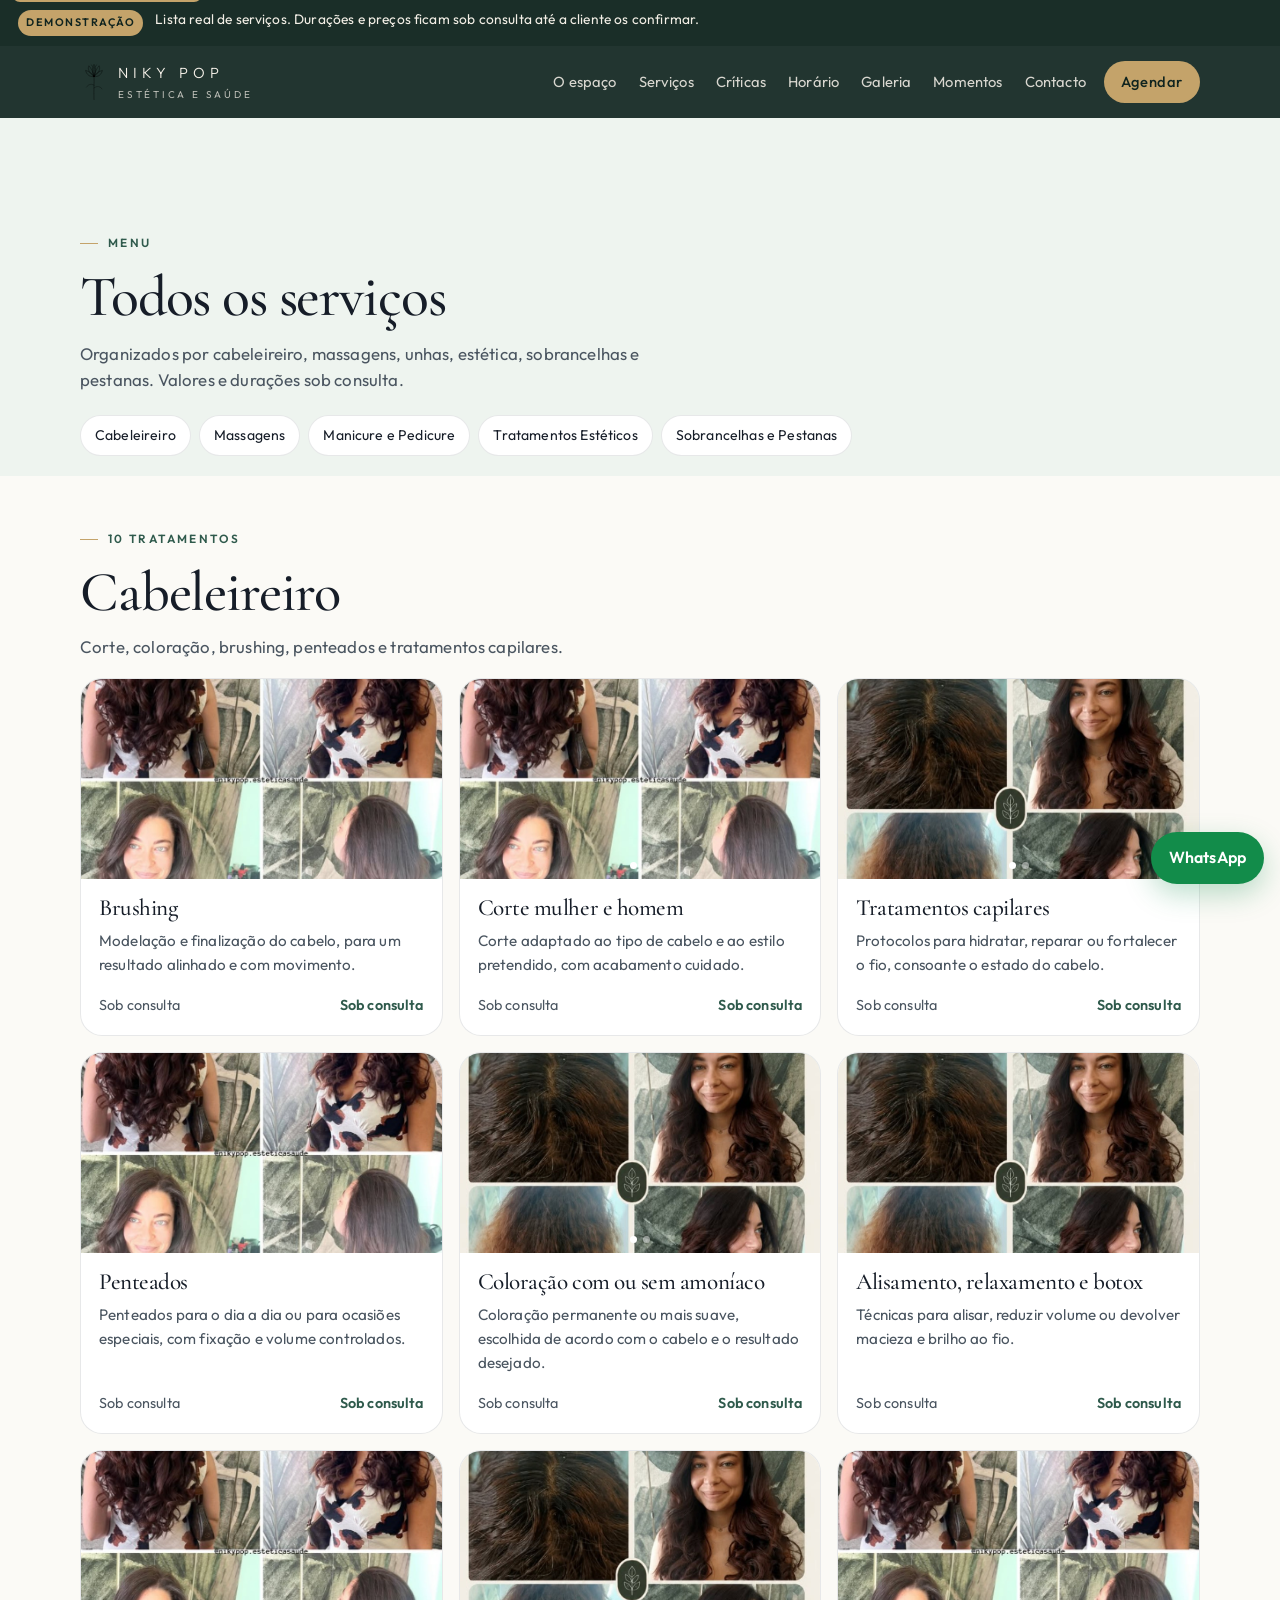
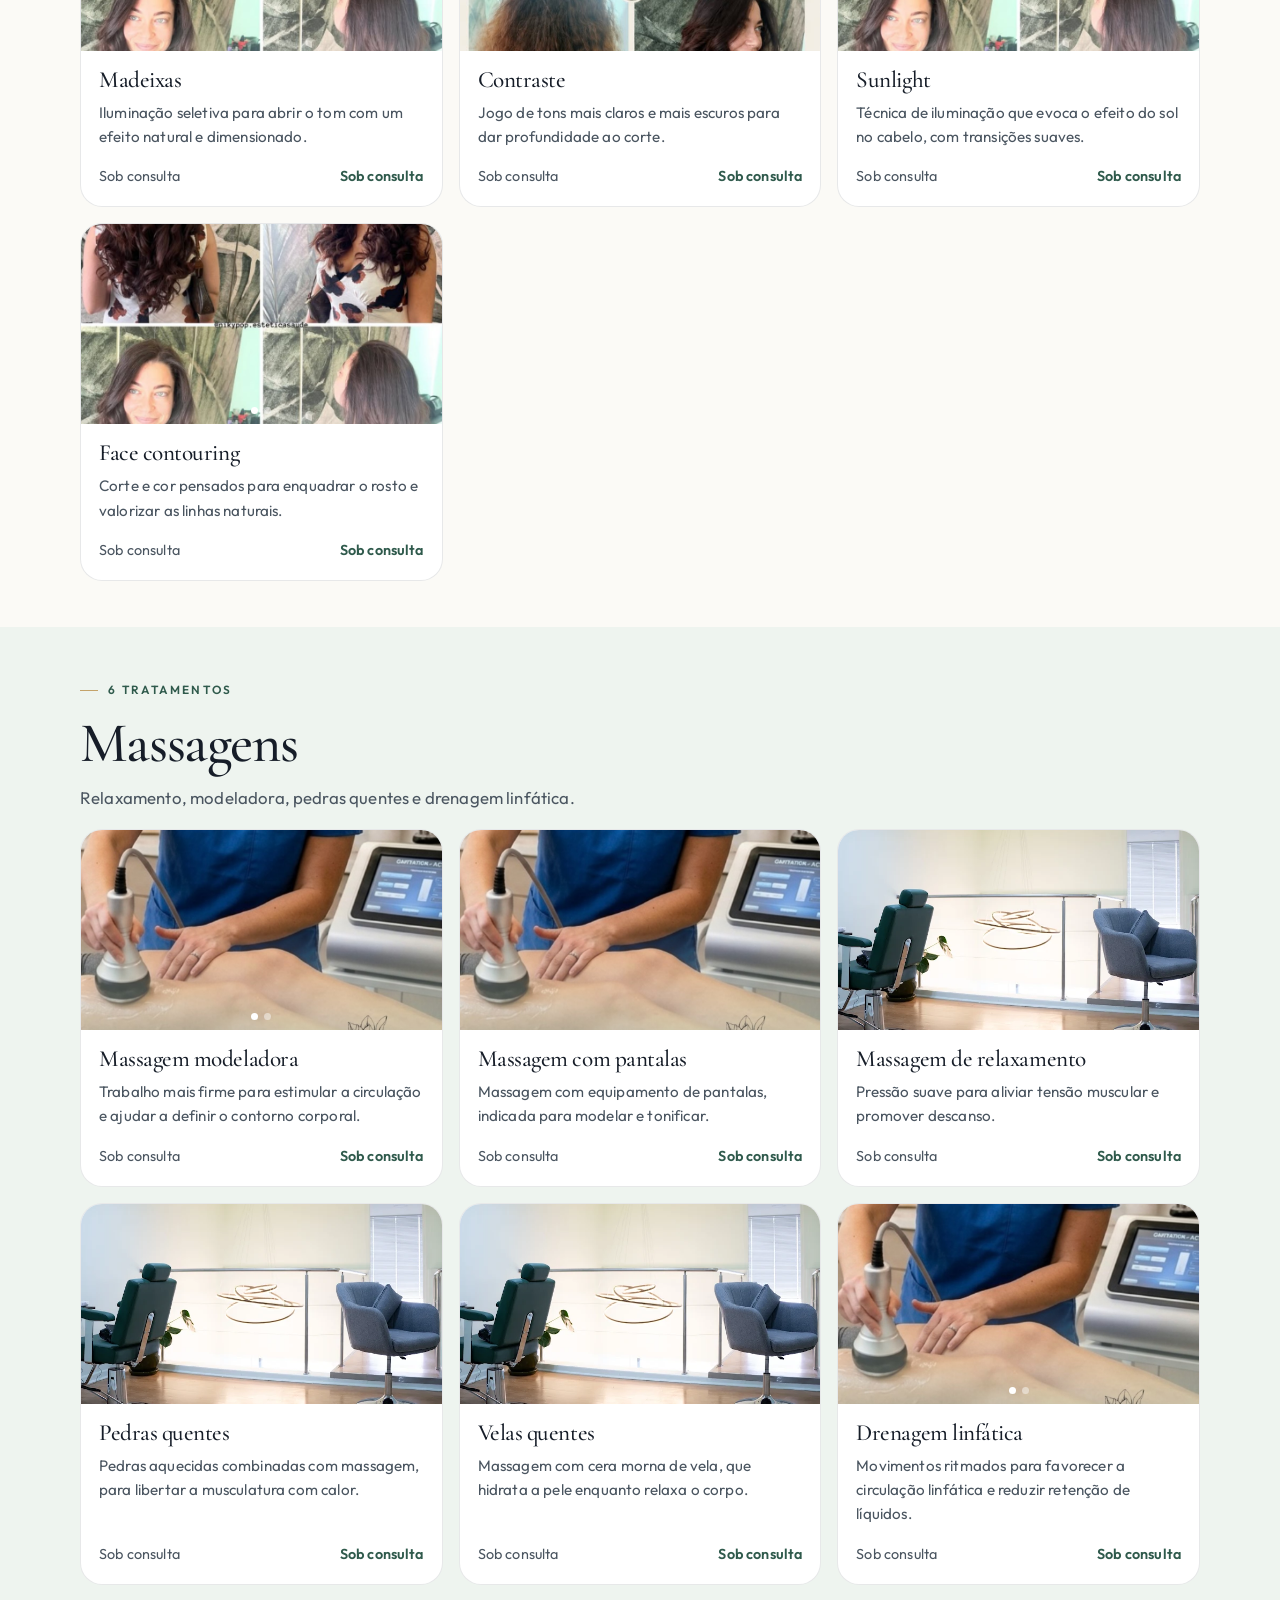
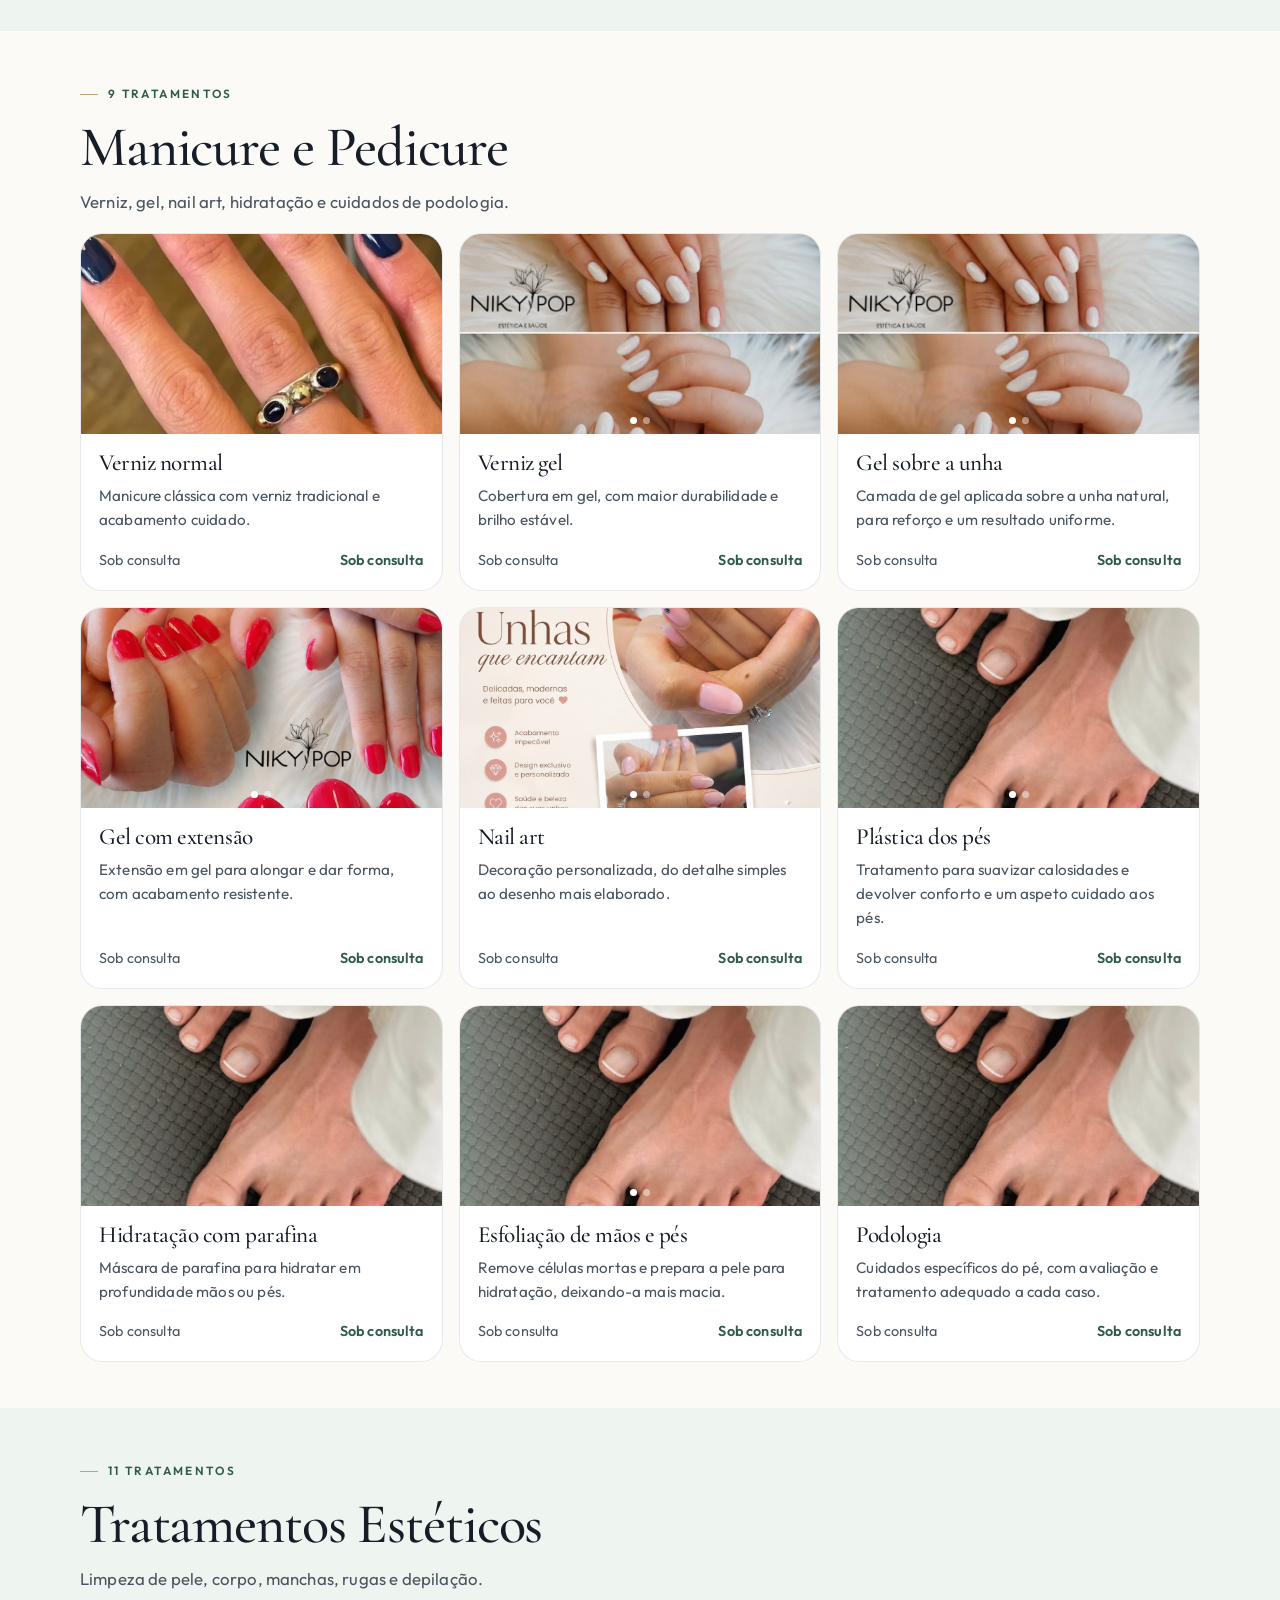
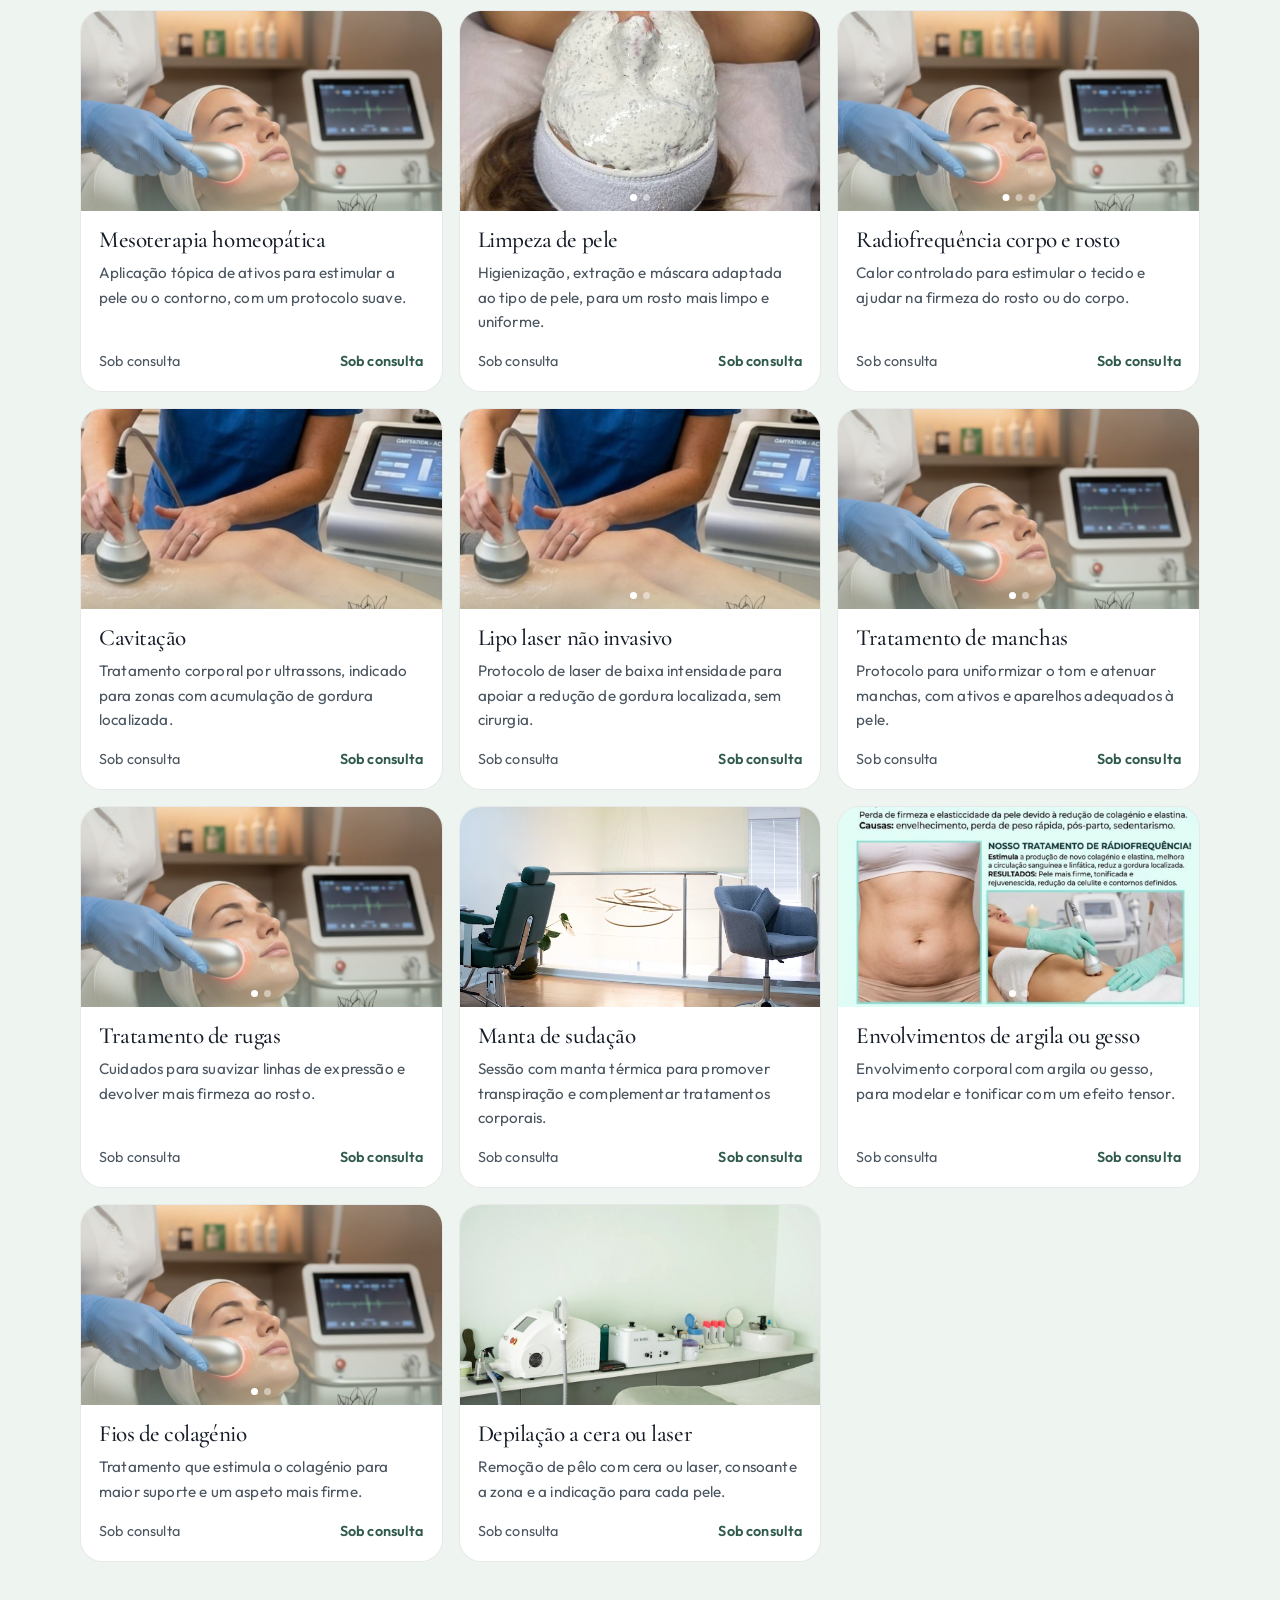
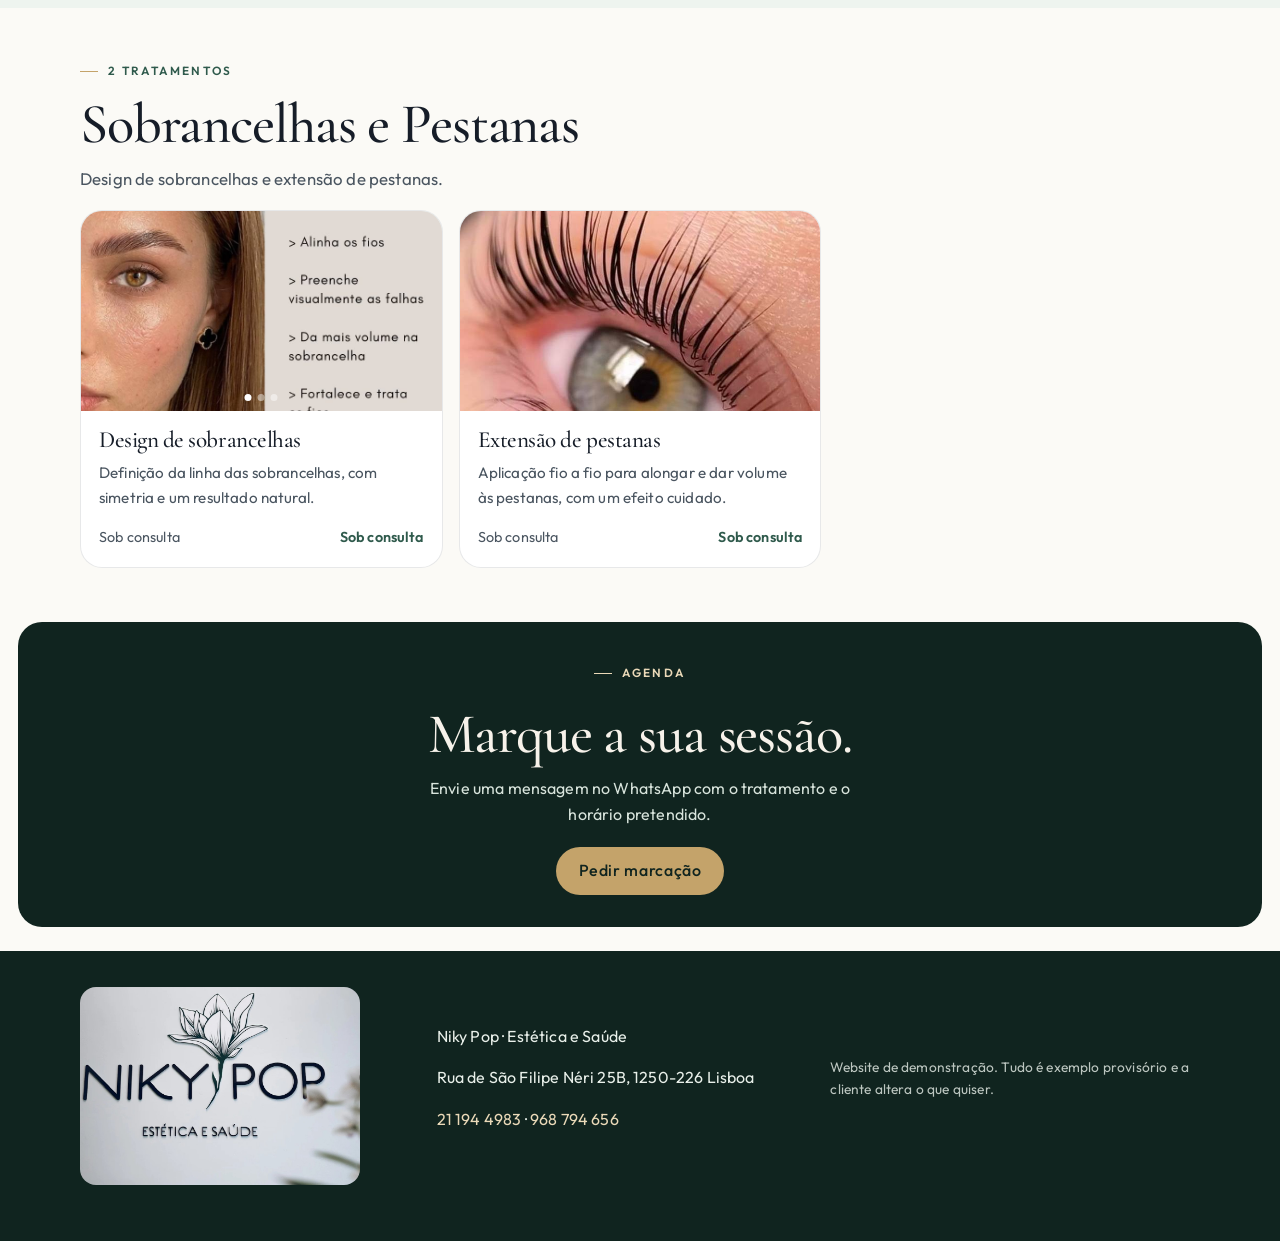
==== commit b68b42ec: "Completa o menu real com fotos do atelier e o catálogo por categorias. Co-authored-by: Cursor <curso" ====
--- a/servicos.html
+++ b/servicos.html
@@ -11,7 +11,7 @@
   <link rel="preconnect" href="https://fonts.googleapis.com">
   <link rel="preconnect" href="https://fonts.gstatic.com" crossorigin>
   <link href="https://fonts.googleapis.com/css2?family=Cormorant+Garamond:ital,wght@0,400;0,500;0,600;1,400;1,500&family=Outfit:wght@300;400;500;600&display=swap" rel="stylesheet">
-  <link rel="stylesheet" href="css/style.css?v=10">
+  <link rel="stylesheet" href="css/style.css?v=11">
 </head>
 <body>
   <a class="skip-link" href="#conteudo">Saltar para o conteúdo</a>
@@ -36,6 +36,7 @@
         <a href="index.html#criticas">Críticas</a>
         <a href="index.html#horarios">Horário</a>
         <a href="index.html#galeria">Galeria</a>
+        <a href="index.html#momentos">Momentos</a>
         <a href="index.html#contacto">Contacto</a>
       </nav>
       <a class="btn btn--header" href="index.html#marcar">Agendar</a>
@@ -81,7 +82,7 @@
 
   <a class="wa-float" href="https://wa.me/351968794656" target="_blank" rel="noopener" aria-label="Abrir WhatsApp">WhatsApp</a>
 
-  <script src="js/servicos-data.js?v=1"></script>
-  <script src="js/main.js?v=8" defer></script>
+  <script src="js/servicos-data.js?v=2"></script>
+  <script src="js/main.js?v=9" defer></script>
 </body>
 </html>
--- a/css/style.css
+++ b/css/style.css
@@ -499,6 +499,60 @@
   object-position: center 18%;
 }
 
+.moments {
+  background:
+    radial-gradient(circle at 8% 20%, rgba(196, 163, 106, 0.12), transparent 32%),
+    var(--paper);
+}
+
+.moments-card {
+  position: relative;
+  display: block;
+  width: 100%;
+  min-height: 100%;
+  padding: 0;
+  border: 0;
+  background: transparent;
+  cursor: pointer;
+  text-align: left;
+}
+
+.moments-card__grid {
+  display: grid;
+  grid-template-columns: 1fr 1fr;
+  grid-template-rows: 1fr 1fr;
+  gap: 8px;
+  height: 100%;
+  min-height: 420px;
+}
+
+.moments-card__grid img {
+  width: 100%;
+  height: 100%;
+  min-height: 200px;
+  object-fit: cover;
+  border-radius: 18px;
+  box-shadow: var(--shadow);
+}
+
+.moments-card__label {
+  position: absolute;
+  left: 16px;
+  bottom: 16px;
+  background: rgba(16, 36, 31, 0.78);
+  color: #f7f2ea;
+  padding: 6px 12px;
+  border-radius: 999px;
+  font-size: 0.78rem;
+  letter-spacing: 0.08em;
+}
+
+.text-link {
+  color: var(--green-mid);
+  text-decoration: underline;
+  text-underline-offset: 3px;
+}
+
 .space__photo figcaption {
   position: absolute;
   left: 16px;
@@ -1352,6 +1406,10 @@
     min-height: 280px;
   }
 
+  .moments-card__grid {
+    min-height: 320px;
+  }
+
   .hero {
     min-height: 92vh;
     padding-bottom: 48px;
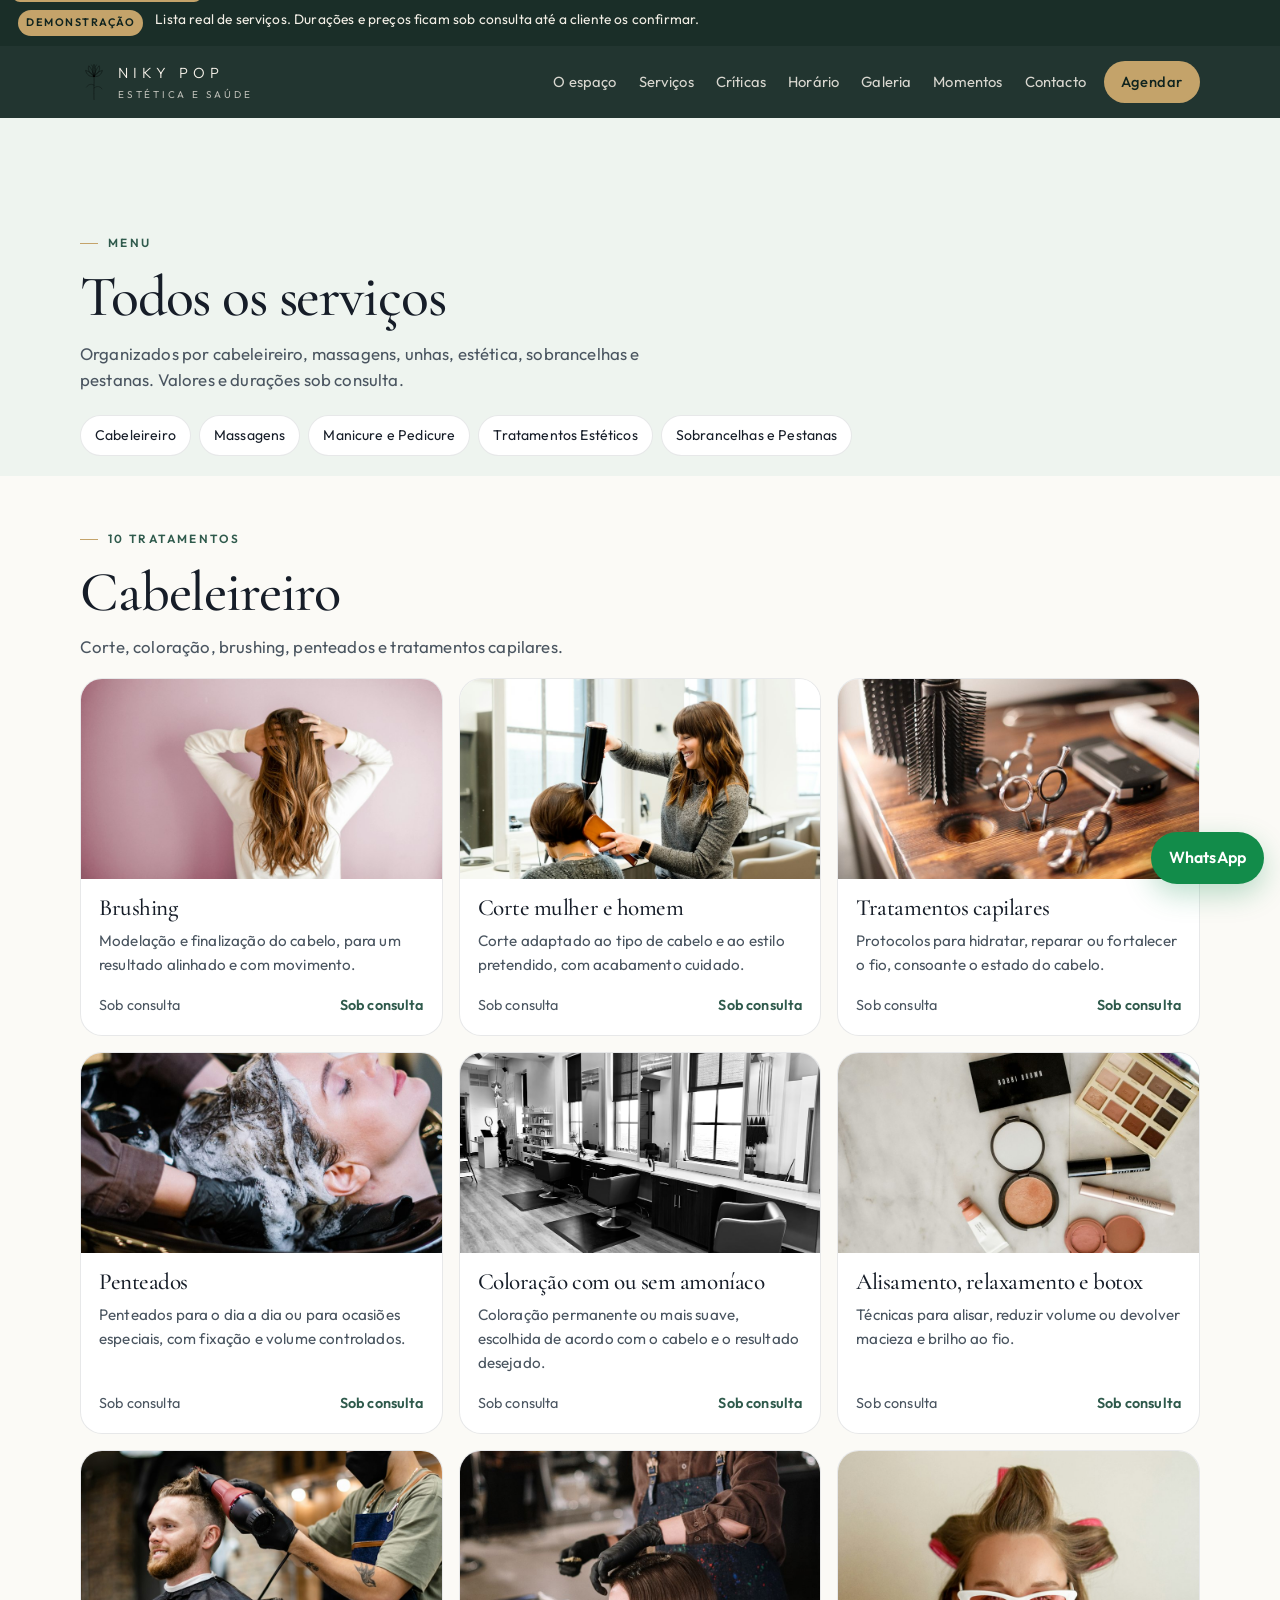
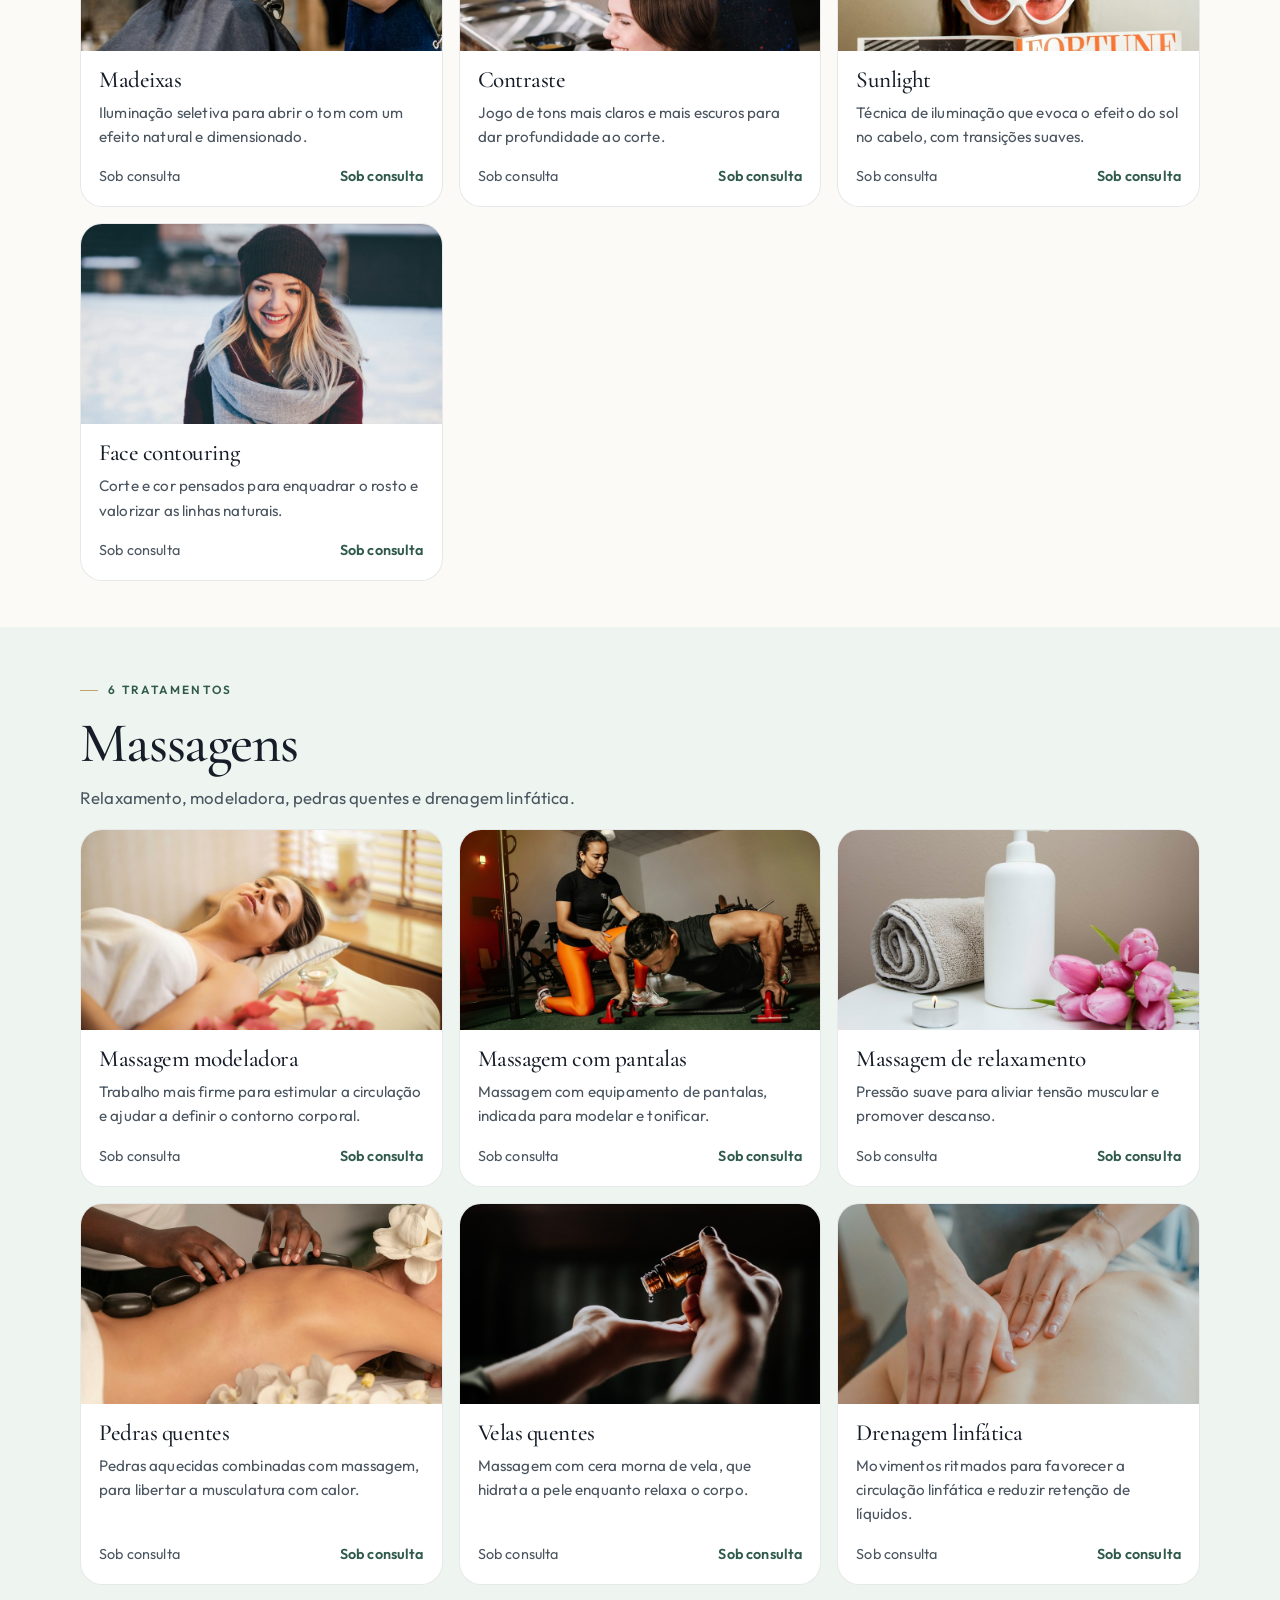
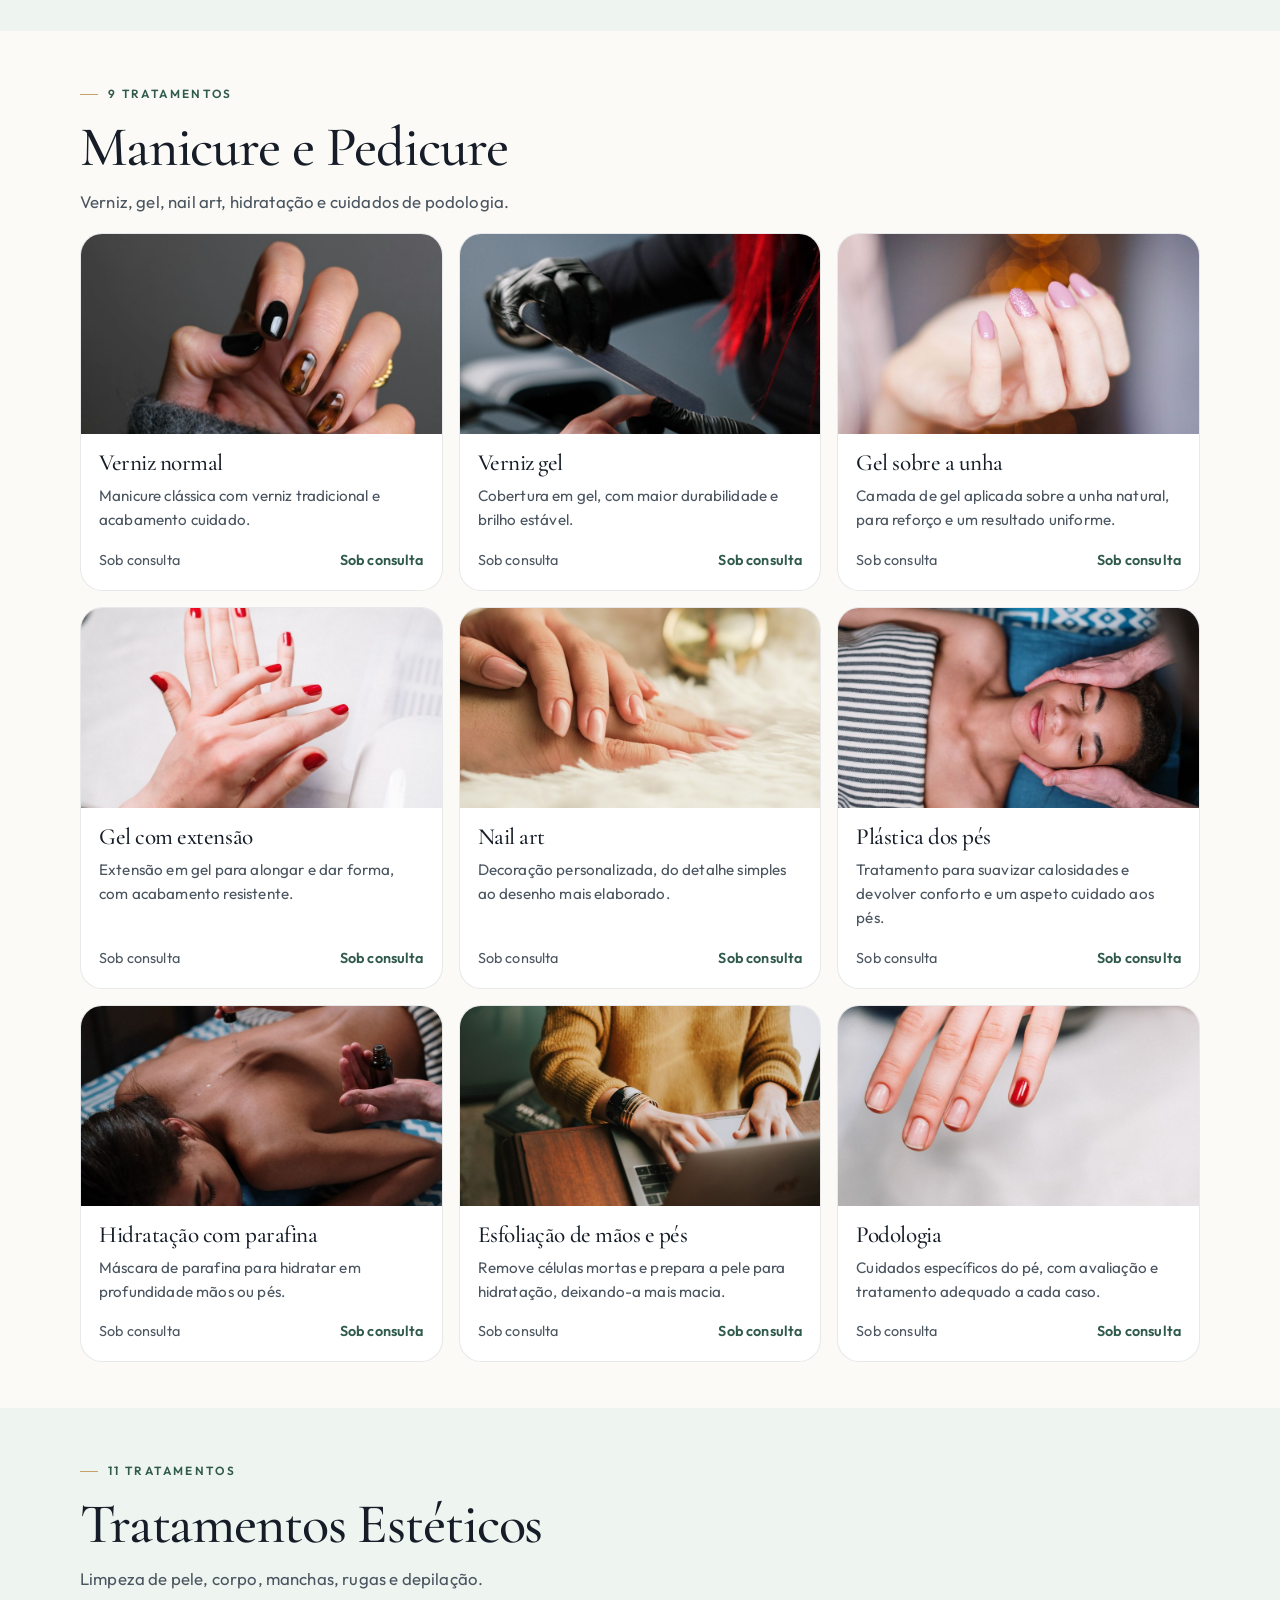
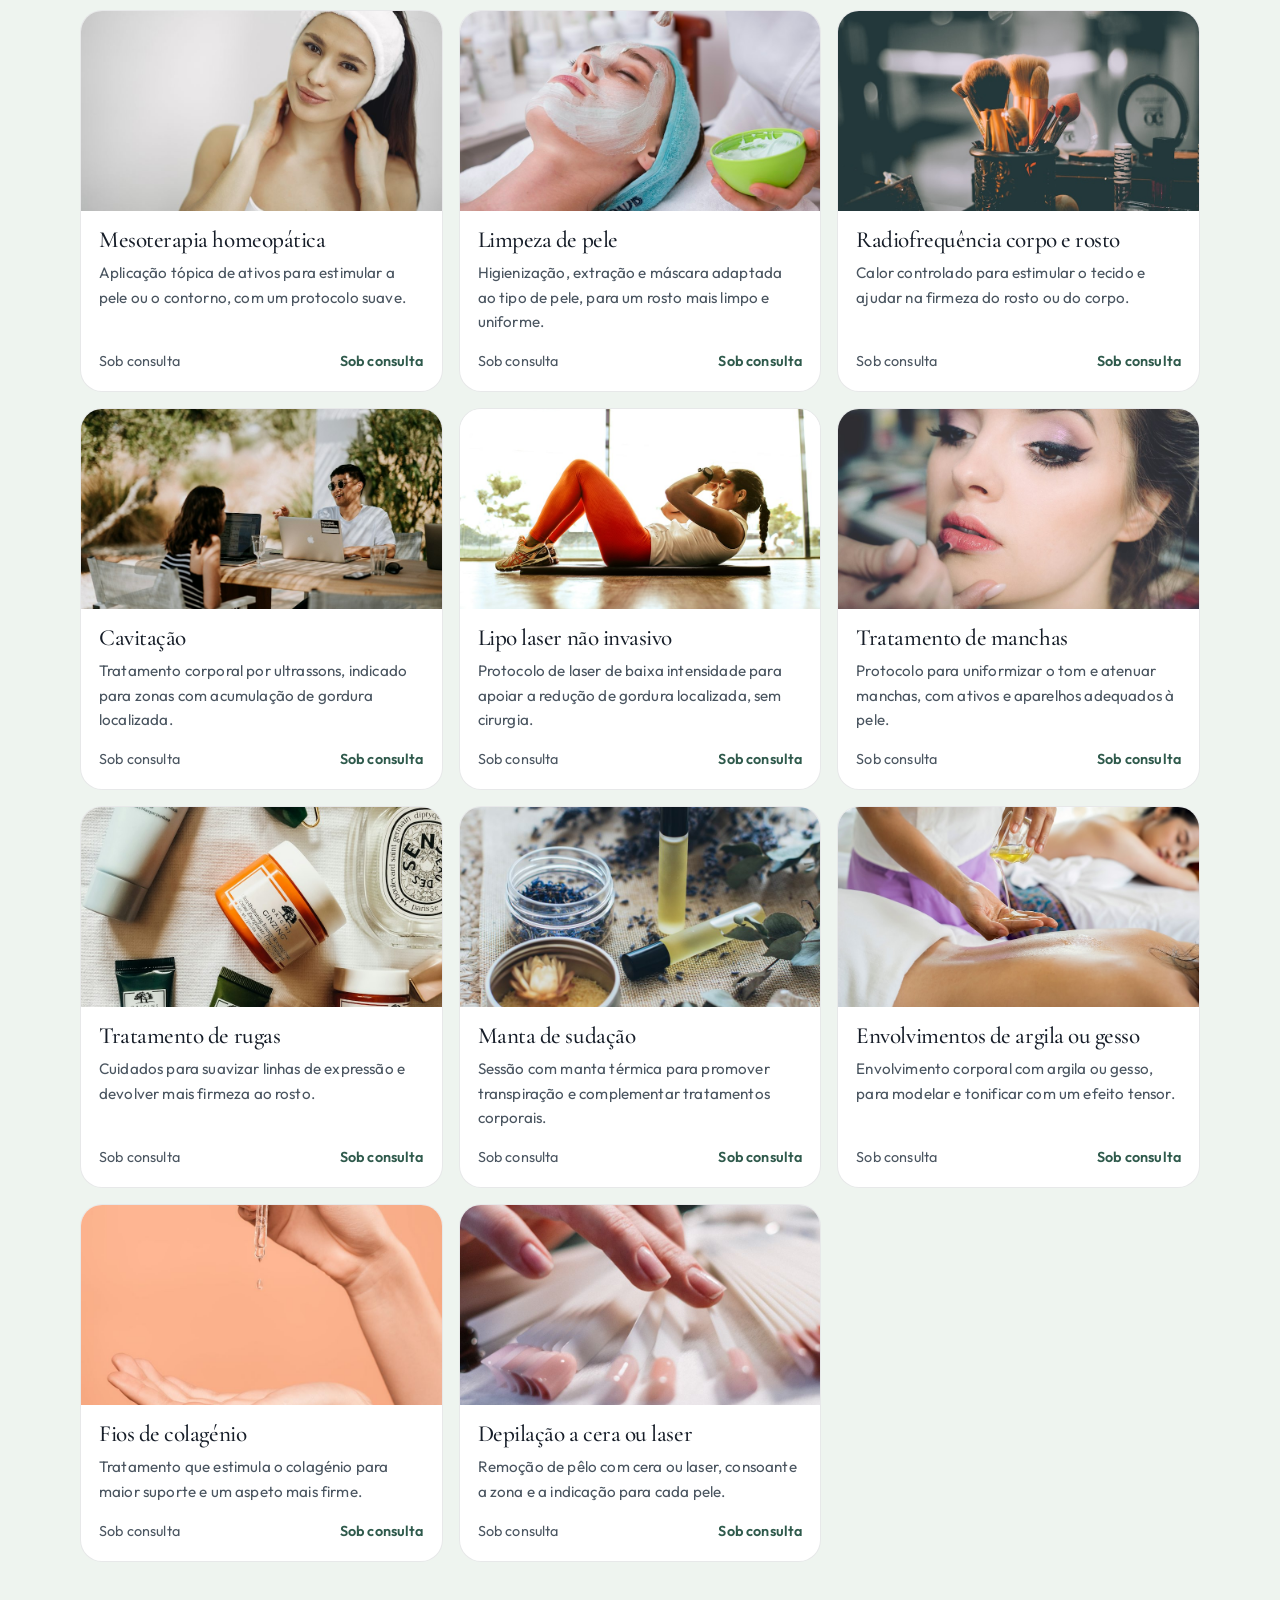
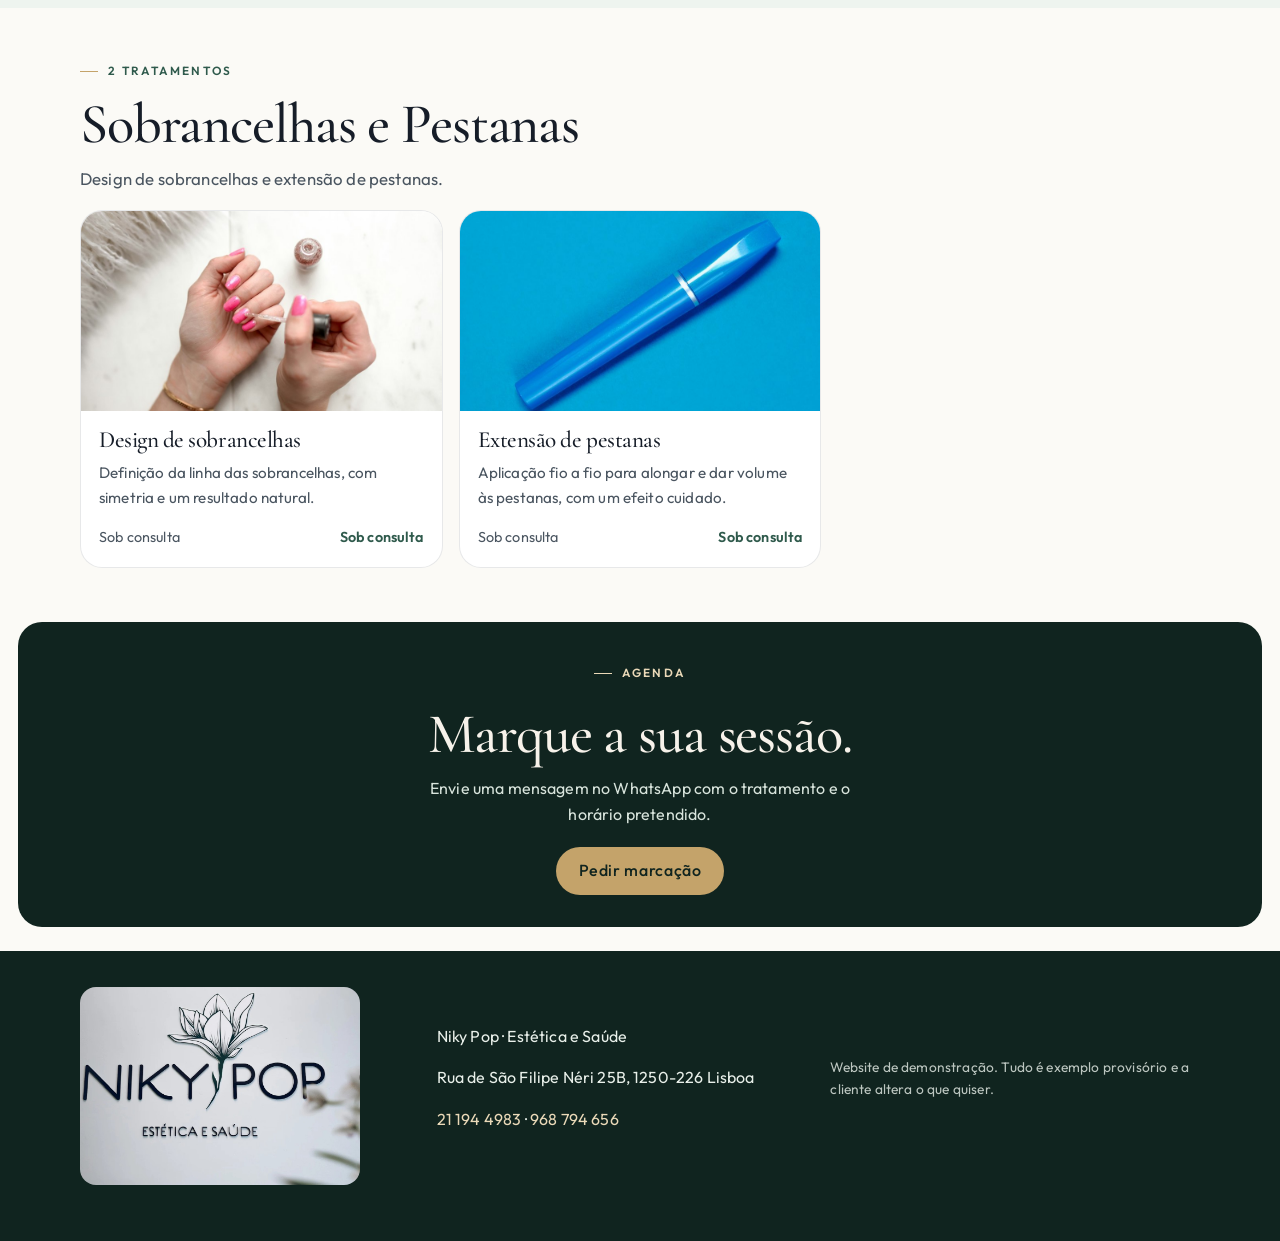
==== commit eb063460: "Separa as fotos dos serviços das do atelier e alarga o texto de Momentos. Co-authored-by: Cursor <cu" ====
--- a/servicos.html
+++ b/servicos.html
@@ -82,7 +82,7 @@
 
   <a class="wa-float" href="https://wa.me/351968794656" target="_blank" rel="noopener" aria-label="Abrir WhatsApp">WhatsApp</a>
 
-  <script src="js/servicos-data.js?v=2"></script>
-  <script src="js/main.js?v=9" defer></script>
+  <script src="js/servicos-data.js?v=3"></script>
+  <script src="js/main.js?v=10" defer></script>
 </body>
 </html>
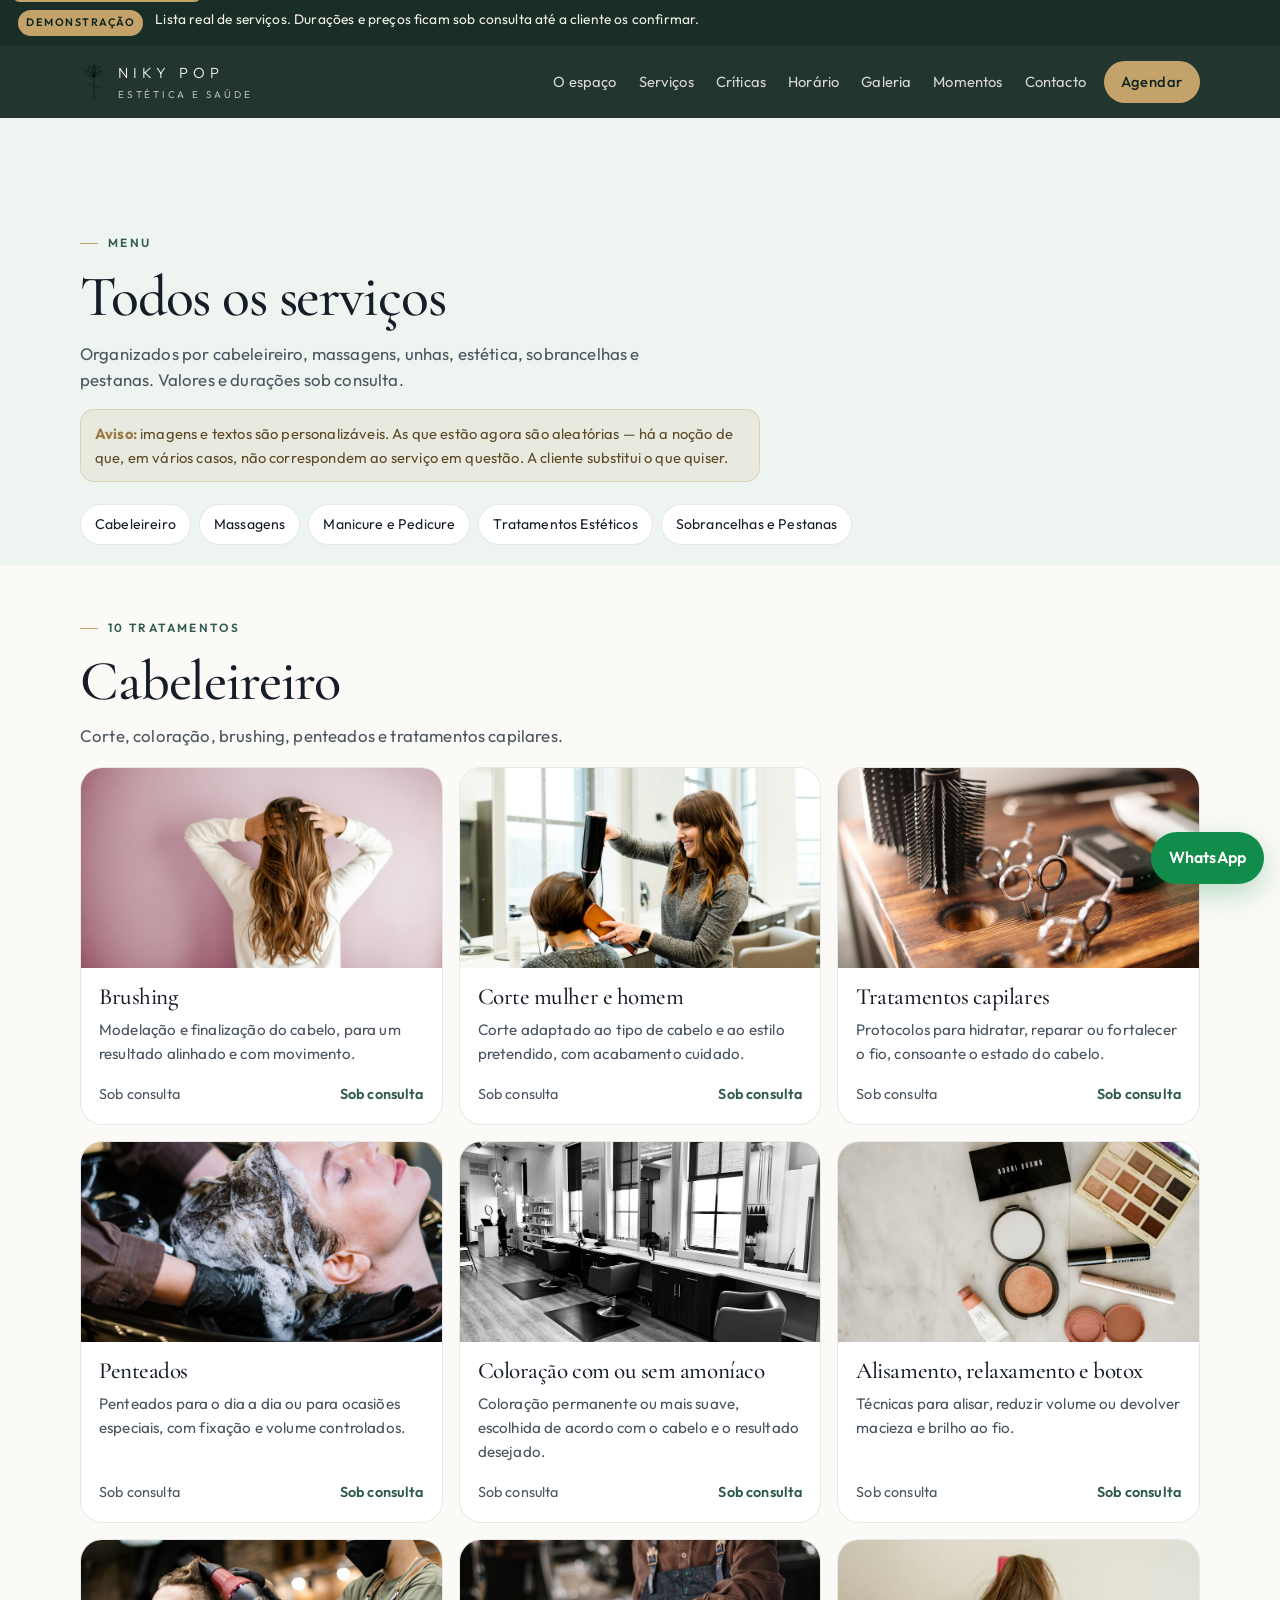
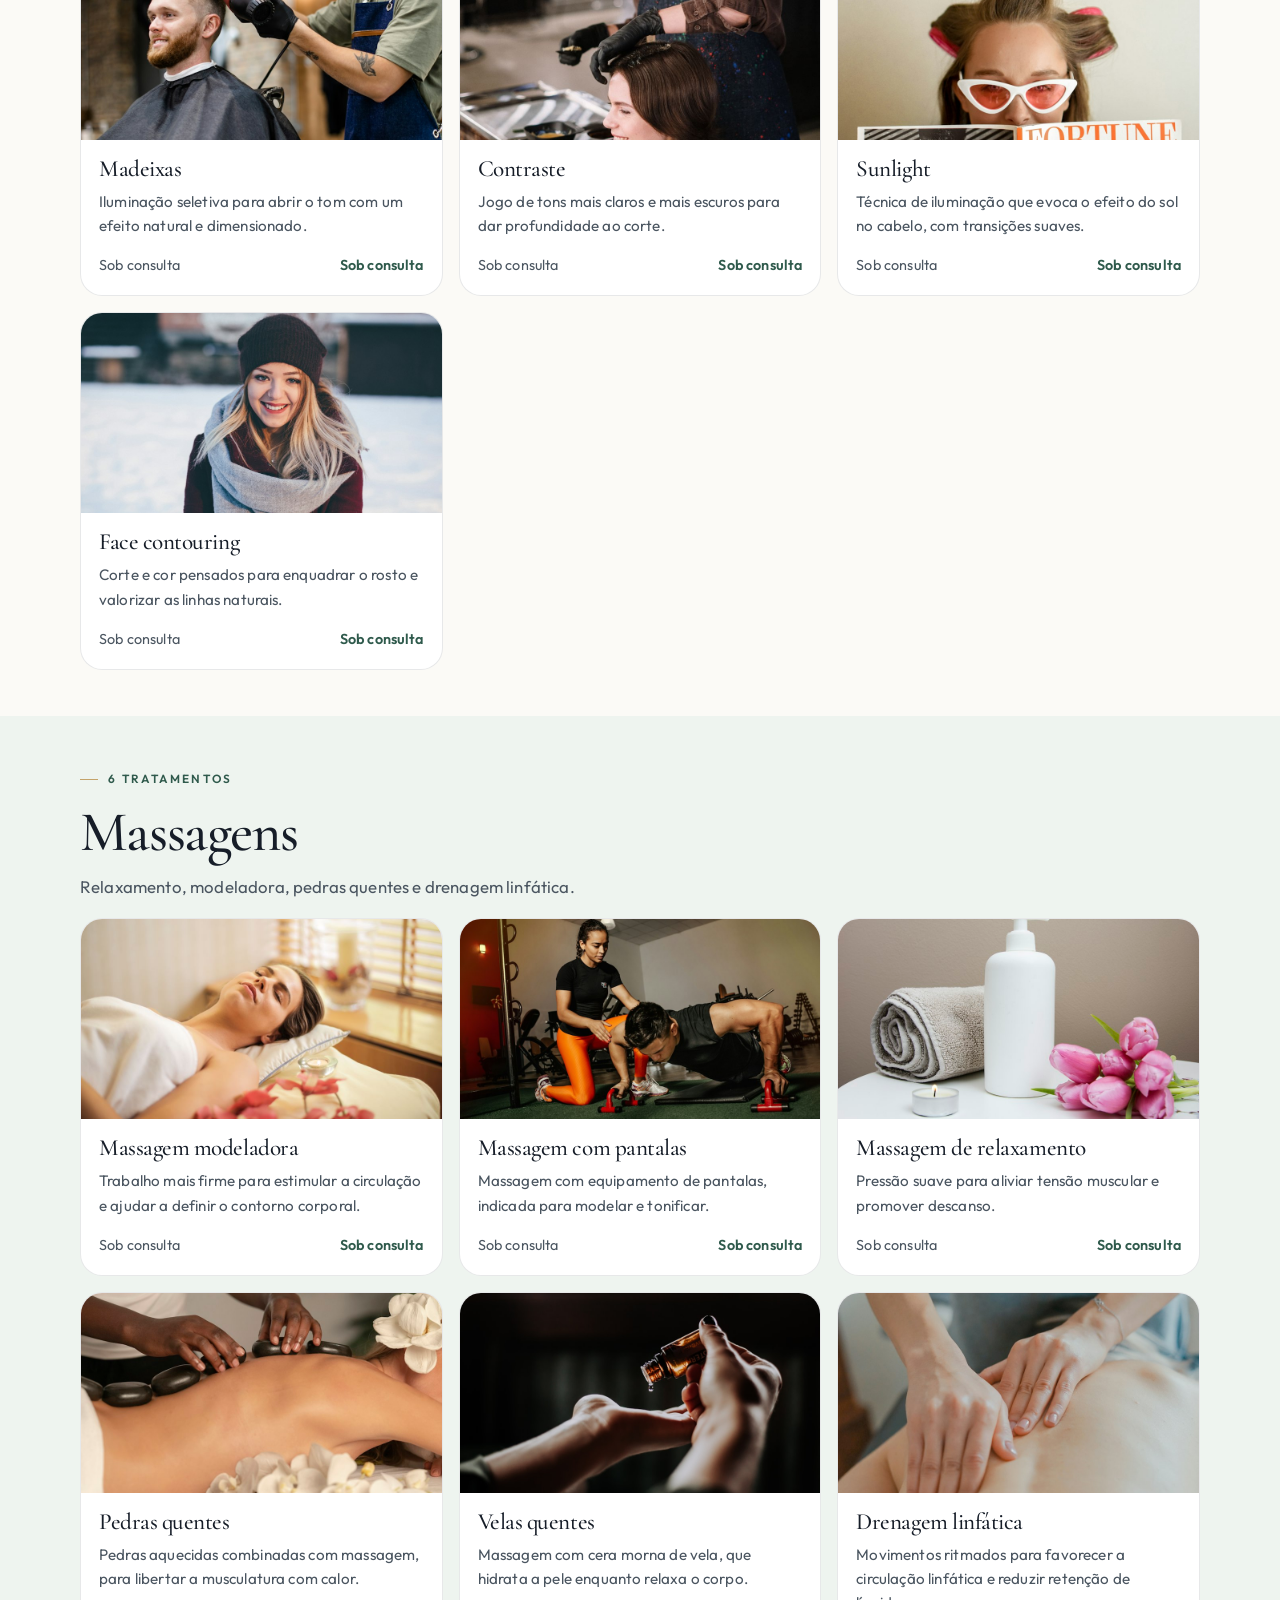
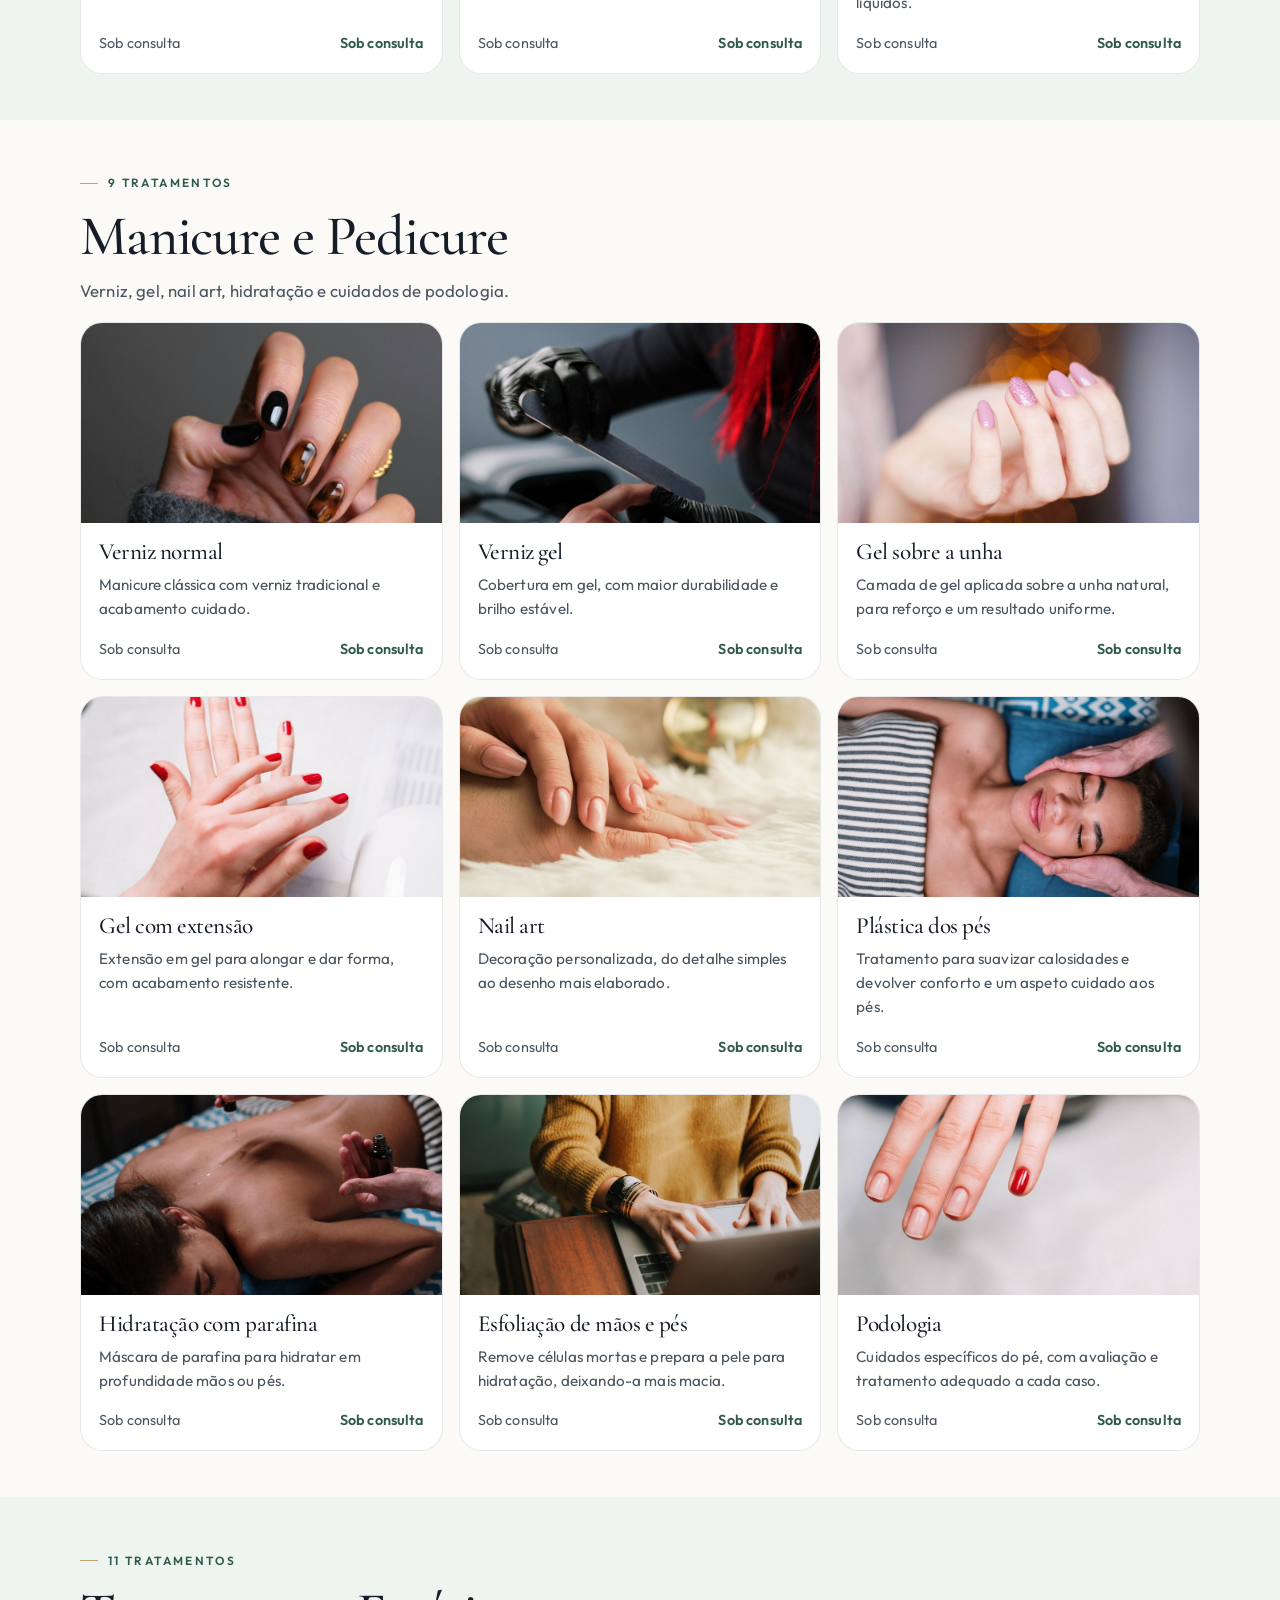
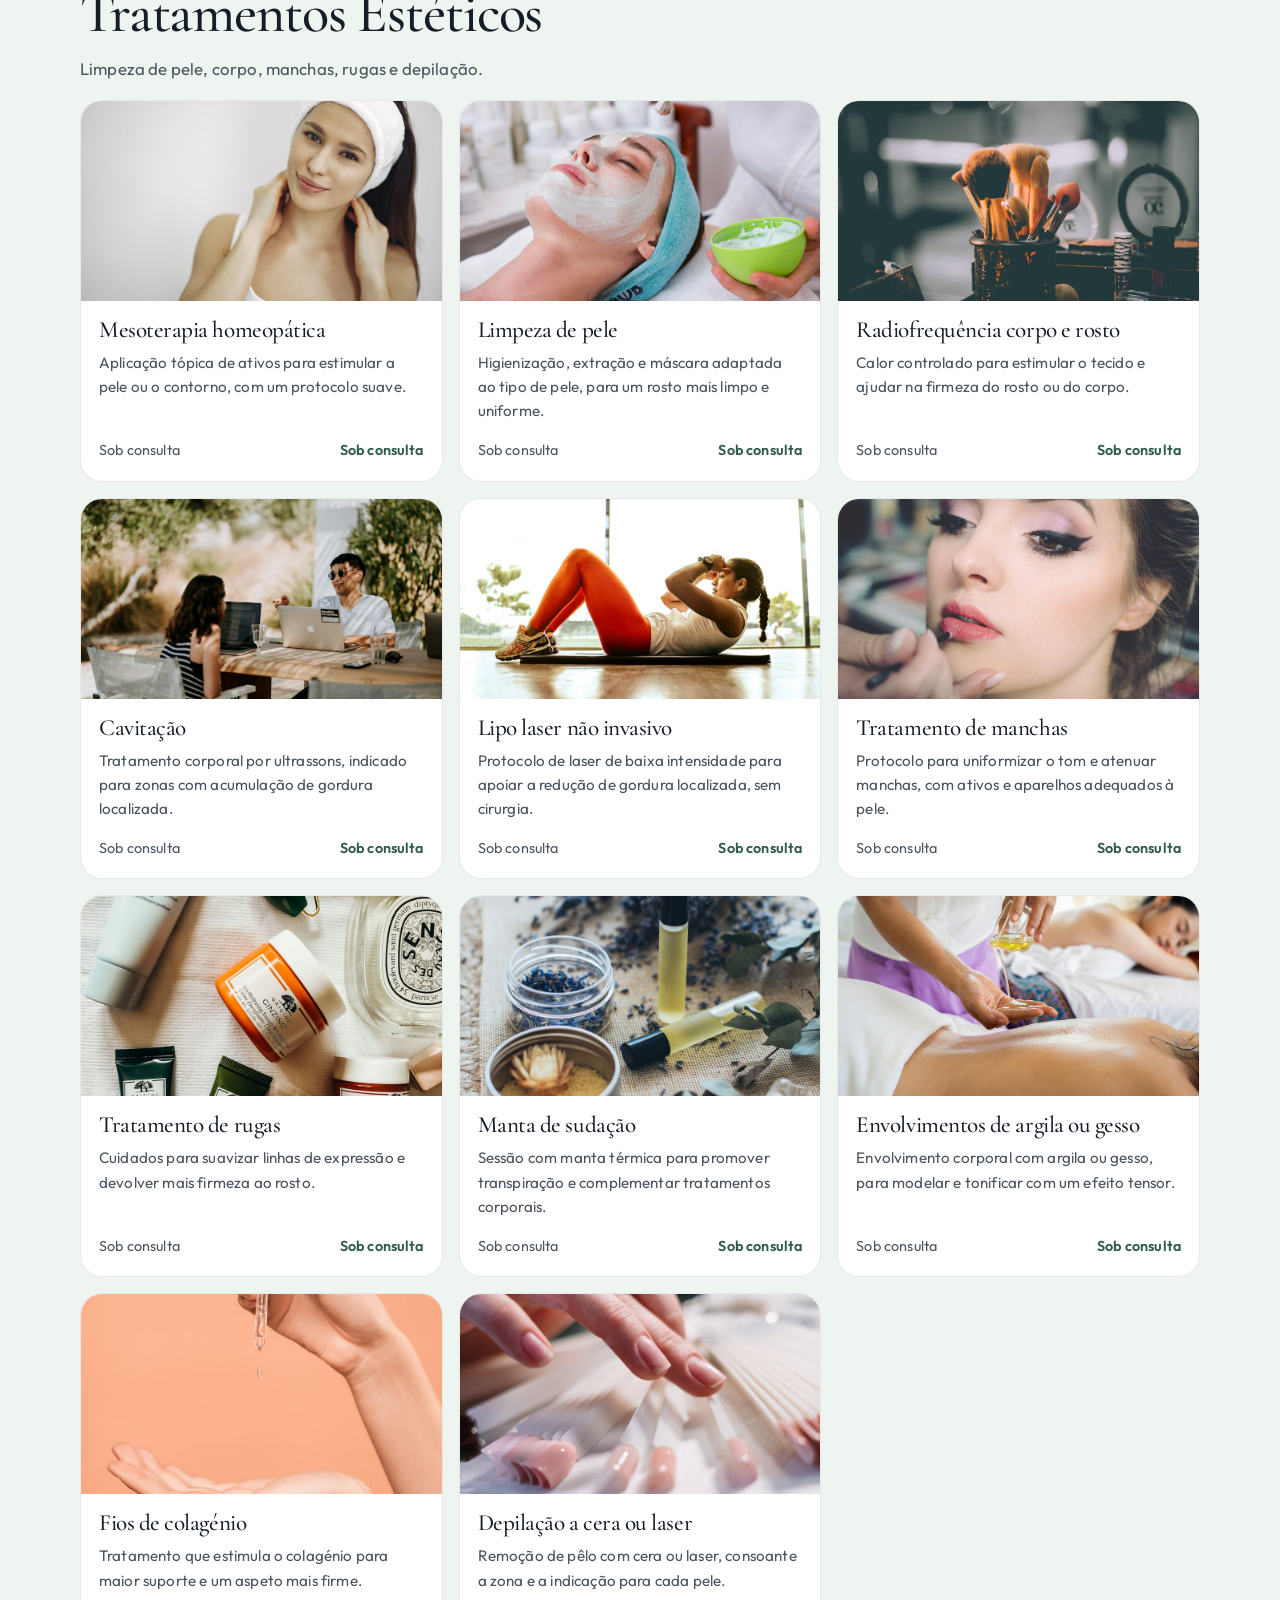
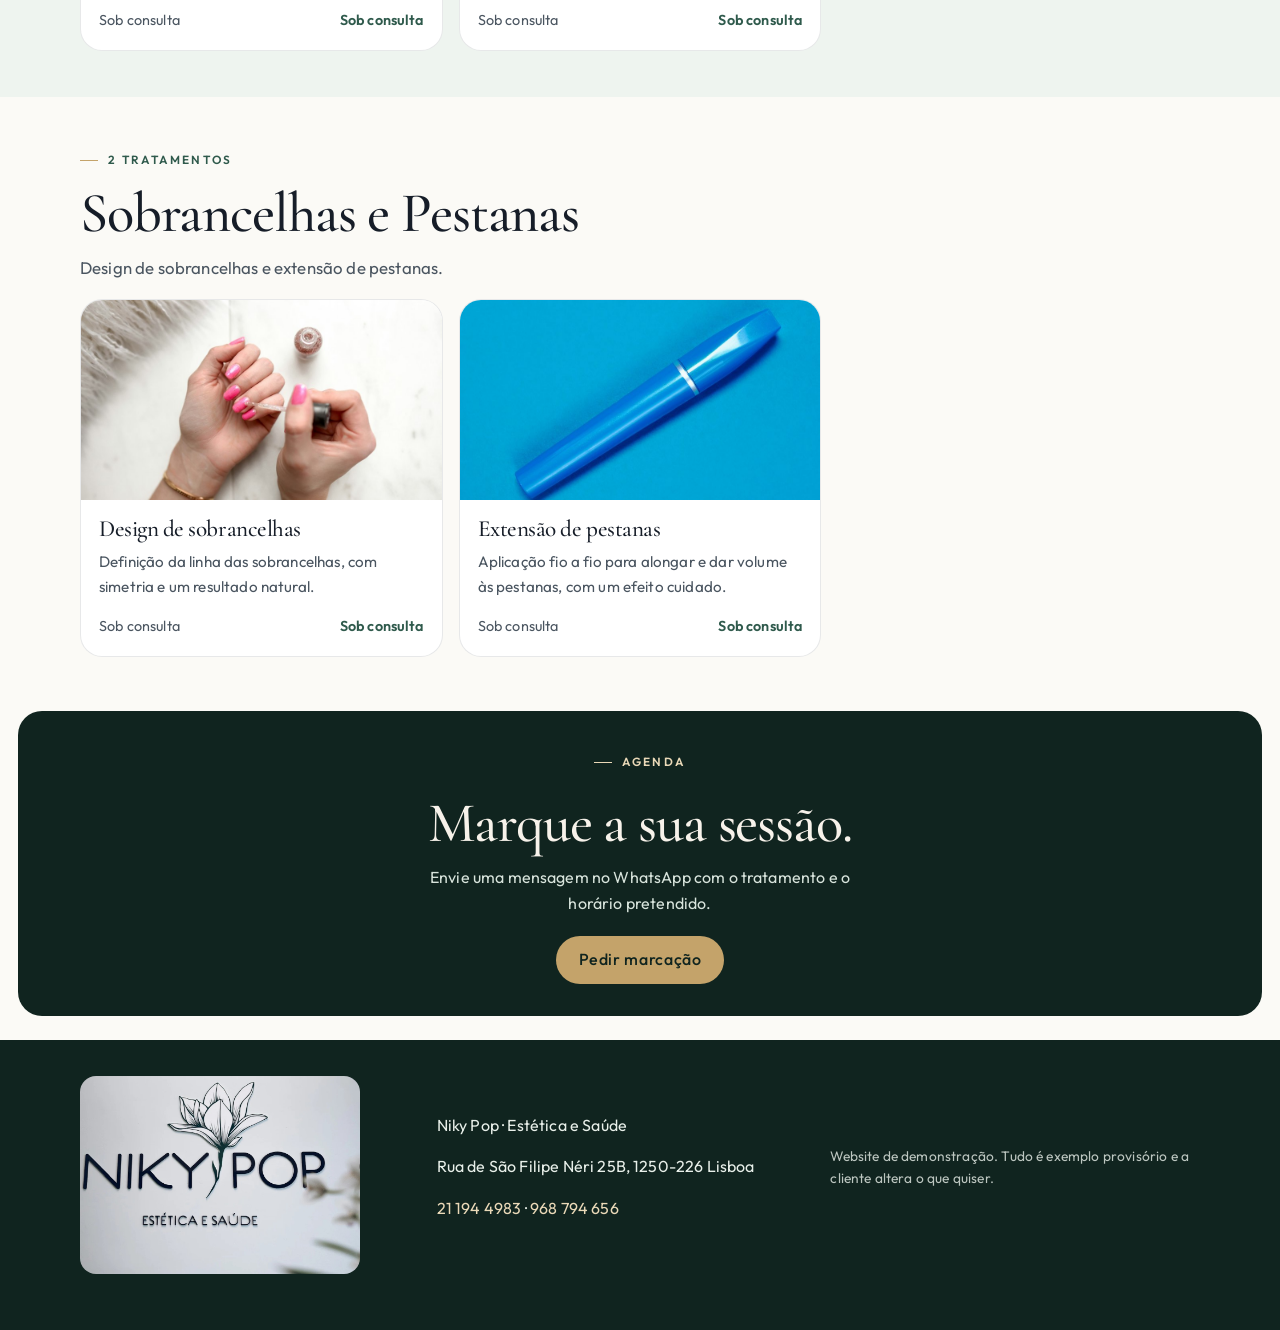
==== commit cdd9b336: "Avisa no menu completo que imagens e textos são provisórios e personalizáveis. Co-authored-by: Curso" ====
--- a/servicos.html
+++ b/servicos.html
@@ -11,7 +11,7 @@
   <link rel="preconnect" href="https://fonts.googleapis.com">
   <link rel="preconnect" href="https://fonts.gstatic.com" crossorigin>
   <link href="https://fonts.googleapis.com/css2?family=Cormorant+Garamond:ital,wght@0,400;0,500;0,600;1,400;1,500&family=Outfit:wght@300;400;500;600&display=swap" rel="stylesheet">
-  <link rel="stylesheet" href="css/style.css?v=11">
+  <link rel="stylesheet" href="css/style.css?v=12">
 </head>
 <body>
   <a class="skip-link" href="#conteudo">Saltar para o conteúdo</a>
@@ -52,6 +52,9 @@
         <p class="eyebrow">Menu</p>
         <h1>Todos os serviços</h1>
         <p class="lead">Organizados por cabeleireiro, massagens, unhas, estética, sobrancelhas e pestanas. Valores e durações sob consulta.</p>
+        <p class="notice" role="note">
+          <strong>Aviso:</strong> imagens e textos são personalizáveis. As que estão agora são aleatórias — há a noção de que, em vários casos, não correspondem ao serviço em questão. A cliente substitui o que quiser.
+        </p>
         <nav class="cat-nav" id="catNav" aria-label="Categorias"></nav>
       </div>
     </section>
--- a/css/style.css
+++ b/css/style.css
@@ -666,6 +666,11 @@
   color: var(--ink-soft);
 }
 
+.page-hero .notice {
+  max-width: 68ch;
+  margin-top: 16px;
+}
+
 .cat-nav {
   display: flex;
   flex-wrap: wrap;
